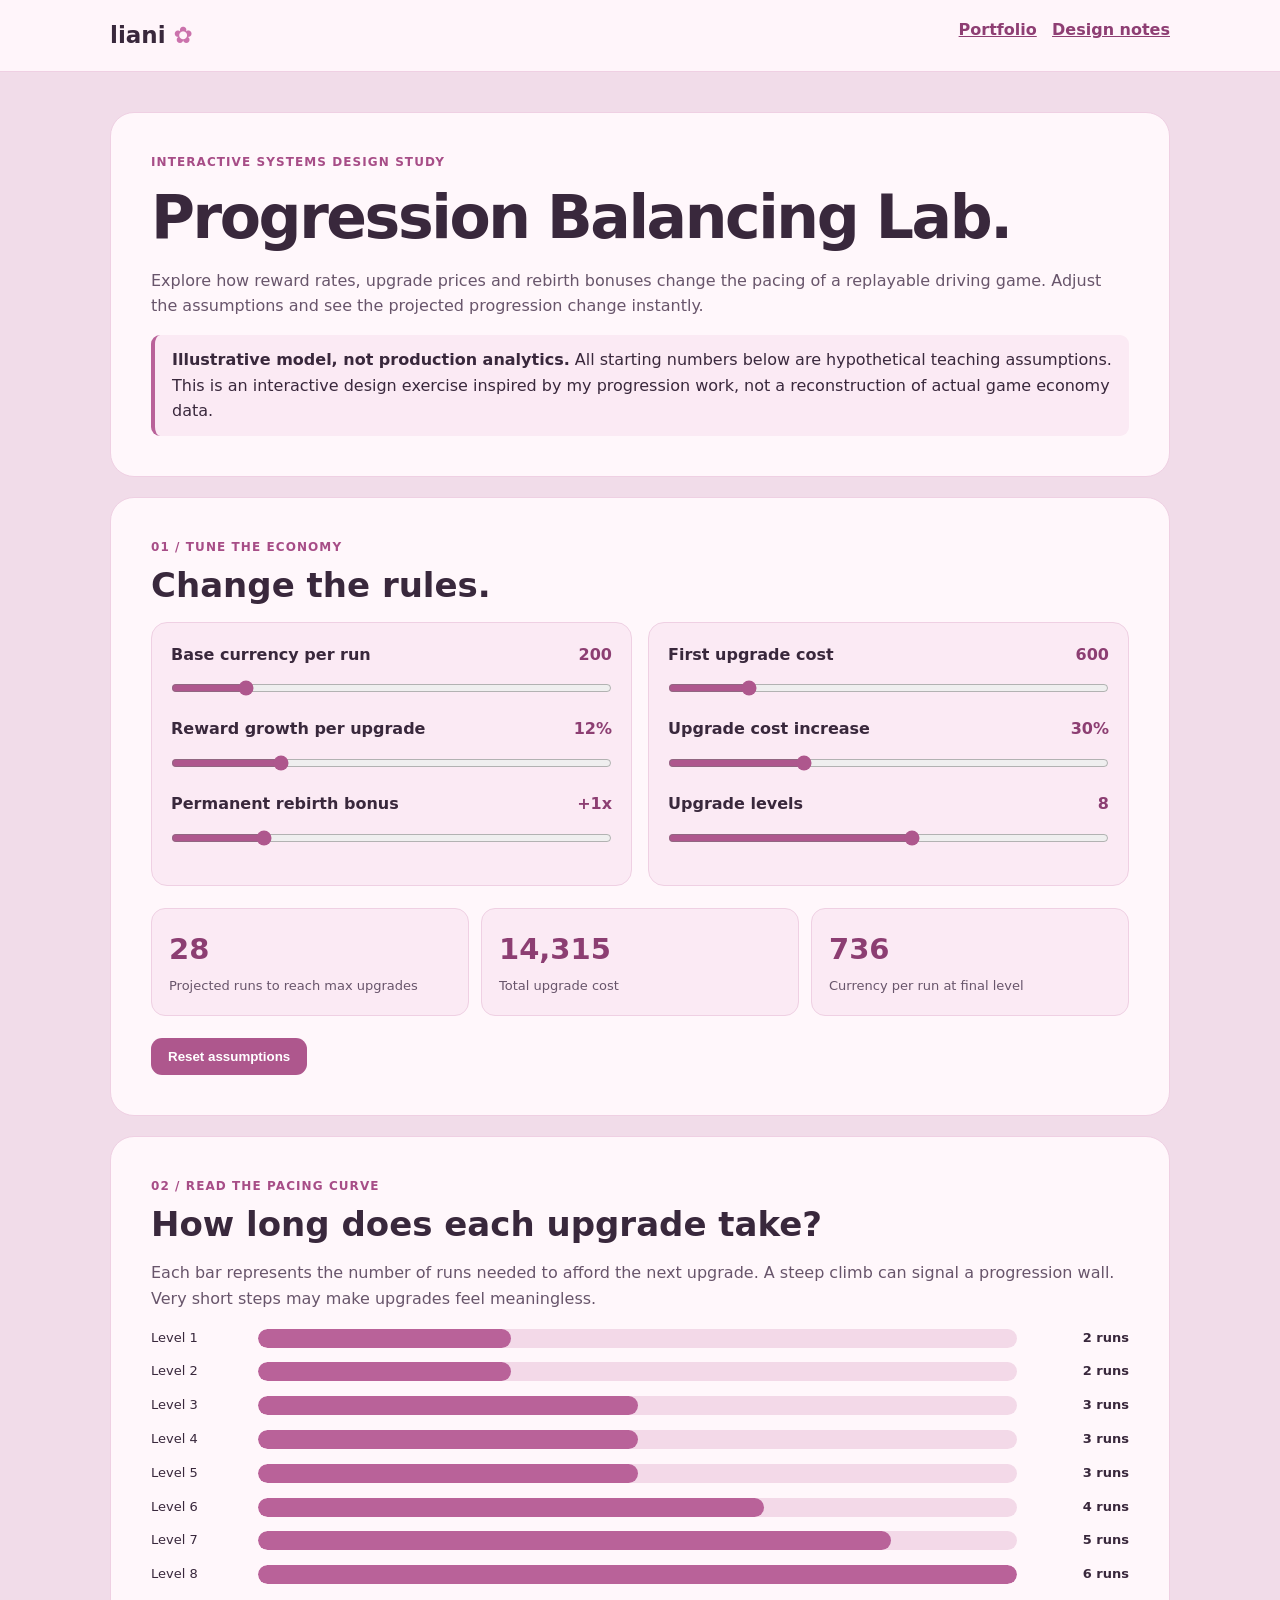
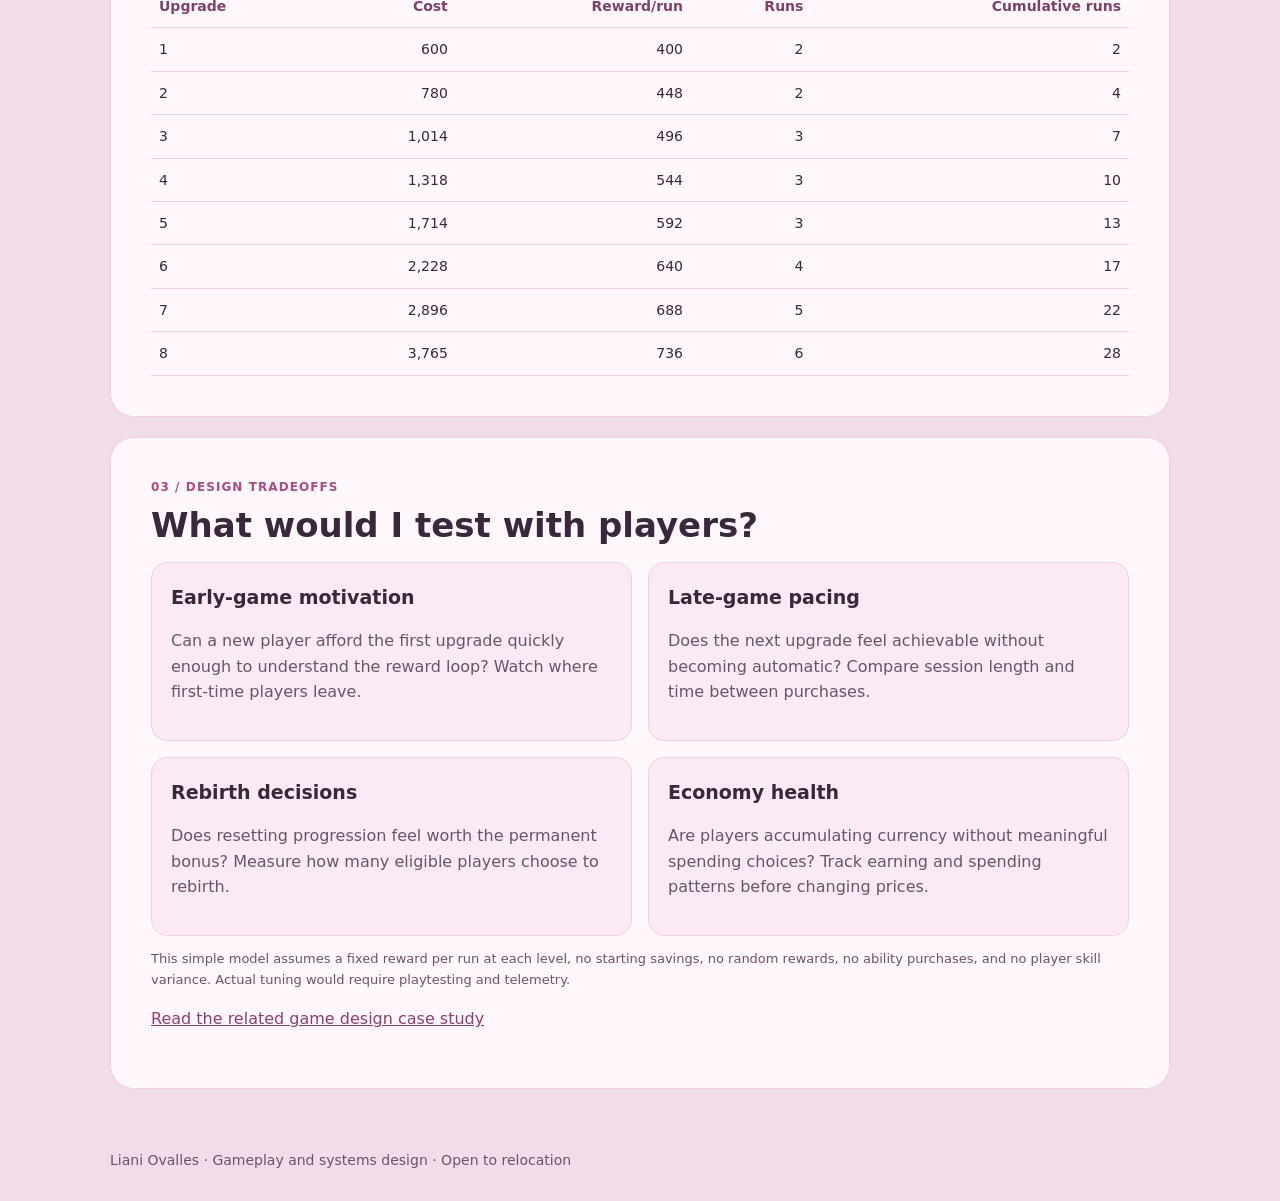
==== balancing-lab.html @ 845b5e30 "Add interactive illustrative game economy balancing lab with pacing chart and assumptions" ====
<!doctype html>
<html lang="en"><head><meta charset="utf-8"><meta name="viewport" content="width=device-width,initial-scale=1"><meta name="theme-color" content="#f1dce9"><meta name="description" content="Interactive game economy balancing lab by Liani Ovalles. Explore upgrade pacing, reward multipliers and rebirth tradeoffs."><title>Balancing Lab | Liani Ovalles</title>
<style>
:root{--ink:#39283c;--muted:#68556b;--line:#efd0e3;--pink:#ae578d;--cream:#fff7fb}*{box-sizing:border-box}body{margin:0;background:#f1dce9;color:var(--ink);font:16px/1.6 system-ui,-apple-system,Segoe UI,sans-serif}a{color:#8e3e73}a:focus-visible,input:focus-visible,button:focus-visible{outline:3px solid #a74d87;outline-offset:3px}.wrap{width:min(1060px,calc(100% - 36px));margin:auto}header{background:#fff5fa;border-bottom:1px solid var(--line);padding:17px 0}nav{display:flex;justify-content:space-between;gap:16px;flex-wrap:wrap}nav a{font-weight:750}.logo{font-size:23px;text-decoration:none;color:var(--ink)}.flower{color:#cb72ac}main{padding:20px 0 40px}section{background:var(--cream);border:1px solid var(--line);border-radius:24px;padding:clamp(22px,4vw,40px);margin:20px 0}h1{font-size:clamp(35px,6vw,60px);line-height:1.13;letter-spacing:-.04em;margin:12px 0}h2{font-size:clamp(25px,4vw,34px);line-height:1.2;margin:8px 0 16px}h3{font-size:19px;margin:0 0 7px}p{color:var(--muted)}.eyebrow{color:#a74d87;font-size:12px;text-transform:uppercase;letter-spacing:.09em;font-weight:800}.grid{display:grid;grid-template-columns:repeat(2,minmax(0,1fr));gap:16px}.panel{background:#fbeaf4;border:1px solid var(--line);border-radius:16px;padding:19px}.field{margin:0 0 20px}.field label{display:flex;justify-content:space-between;gap:12px;font-weight:700}.field output{font-variant-numeric:tabular-nums;color:#8c3e72}input[type=range]{display:block;width:100%;accent-color:var(--pink);margin:13px 0}.small{font-size:13px}.metrics{display:grid;grid-template-columns:repeat(3,1fr);gap:12px;margin:22px 0}.metric{background:#fbeaf4;border:1px solid var(--line);border-radius:14px;padding:17px}.metric strong{display:block;font-size:clamp(20px,3vw,29px);color:#8c3e72}.metric span{font-size:13px;color:var(--muted)}.bars{display:grid;gap:13px;margin-top:16px}.barrow{display:grid;grid-template-columns:95px 1fr 100px;gap:12px;align-items:center;font-size:13px}.track{height:19px;border-radius:999px;background:#f3d9e8;overflow:hidden}.fill{height:100%;width:0;background:#b96299;border-radius:999px;transition:width .2s}.barrow strong{text-align:right;font-variant-numeric:tabular-nums}.notice{border-left:4px solid #b96299;padding:12px 17px;background:#fbeaf4;border-radius:9px}.button{border:0;background:var(--pink);color:white;border-radius:11px;padding:11px 17px;font-weight:750;cursor:pointer}.button:hover{background:#8c3e72}table{border-collapse:collapse;width:100%;font-size:14px}th,td{padding:10px 8px;border-bottom:1px solid var(--line);text-align:right}th:first-child,td:first-child{text-align:left}th{color:#7d4269}.tablewrap{overflow-x:auto}footer{padding:0 0 30px;color:var(--muted);font-size:14px}@media(max-width:700px){.grid,.metrics{grid-template-columns:1fr}.barrow{grid-template-columns:65px 1fr 75px;gap:8px}section{border-radius:18px}}@media(prefers-reduced-motion:reduce){.fill{transition:none}}
</style></head>
<body><header><nav class="wrap"><a class="logo" href="index.html">liani <span class="flower">✿</span></a><div><a href="index.html">Portfolio</a> &nbsp; <a href="design-notes.html">Design notes</a></div></nav></header>
<main class="wrap"><section><div class="eyebrow">Interactive systems design study</div><h1>Progression Balancing Lab.</h1><p>Explore how reward rates, upgrade prices and rebirth bonuses change the pacing of a replayable driving game. Adjust the assumptions and see the projected progression change instantly.</p><div class="notice"><strong>Illustrative model, not production analytics.</strong> All starting numbers below are hypothetical teaching assumptions. This is an interactive design exercise inspired by my progression work, not a reconstruction of actual game economy data.</div></section>
<section><div class="eyebrow">01 / Tune the economy</div><h2>Change the rules.</h2><div class="grid">
<div class="panel"><div class="field"><label for="reward">Base currency per run <output id="rewardValue"></output></label><input id="reward" type="range" min="50" max="1000" step="25" value="200"></div><div class="field"><label for="growth">Reward growth per upgrade <output id="growthValue"></output></label><input id="growth" type="range" min="0" max="50" step="2" value="12"></div><div class="field"><label for="rebirth">Permanent rebirth bonus <output id="rebirthValue"></output></label><input id="rebirth" type="range" min="0" max="5" step="1" value="1"></div></div>
<div class="panel"><div class="field"><label for="cost">First upgrade cost <output id="costValue"></output></label><input id="cost" type="range" min="100" max="3000" step="100" value="600"></div><div class="field"><label for="scale">Upgrade cost increase <output id="scaleValue"></output></label><input id="scale" type="range" min="0" max="100" step="5" value="30"></div><div class="field"><label for="levels">Upgrade levels <output id="levelsValue"></output></label><input id="levels" type="range" min="3" max="12" step="1" value="8"></div></div></div><div class="metrics" aria-live="polite"><div class="metric"><strong id="totalRuns">0</strong><span>Projected runs to reach max upgrades</span></div><div class="metric"><strong id="totalCost">0</strong><span>Total upgrade cost</span></div><div class="metric"><strong id="lastReward">0</strong><span>Currency per run at final level</span></div></div><button class="button" id="reset" type="button">Reset assumptions</button></section>
<section><div class="eyebrow">02 / Read the pacing curve</div><h2>How long does each upgrade take?</h2><p>Each bar represents the number of runs needed to afford the next upgrade. A steep climb can signal a progression wall. Very short steps may make upgrades feel meaningless.</p><div class="bars" id="bars" role="img" aria-label="Bar chart showing projected runs per upgrade"></div><div class="tablewrap"><table><thead><tr><th>Upgrade</th><th>Cost</th><th>Reward/run</th><th>Runs</th><th>Cumulative runs</th></tr></thead><tbody id="rows"></tbody></table></div></section>
<section><div class="eyebrow">03 / Design tradeoffs</div><h2>What would I test with players?</h2><div class="grid"><div class="panel"><h3>Early-game motivation</h3><p>Can a new player afford the first upgrade quickly enough to understand the reward loop? Watch where first-time players leave.</p></div><div class="panel"><h3>Late-game pacing</h3><p>Does the next upgrade feel achievable without becoming automatic? Compare session length and time between purchases.</p></div><div class="panel"><h3>Rebirth decisions</h3><p>Does resetting progression feel worth the permanent bonus? Measure how many eligible players choose to rebirth.</p></div><div class="panel"><h3>Economy health</h3><p>Are players accumulating currency without meaningful spending choices? Track earning and spending patterns before changing prices.</p></div></div><p class="small">This simple model assumes a fixed reward per run at each level, no starting savings, no random rewards, no ability purchases, and no player skill variance. Actual tuning would require playtesting and telemetry.</p><p><a href="design-notes.html#ramp">Read the related game design case study</a></p></section></main><footer class="wrap">Liani Ovalles · Gameplay and systems design · Open to relocation</footer>
<script>
(function(){'use strict';const ids=['reward','growth','rebirth','cost','scale','levels'];const defaults={reward:200,growth:12,rebirth:1,cost:600,scale:30,levels:8};const $=id=>document.getElementById(id);const fmt=n=>Math.round(n).toLocaleString('en-US');function render(){const p={};ids.forEach(id=>p[id]=Number($(id).value));$('rewardValue').textContent=fmt(p.reward);$('growthValue').textContent=p.growth+'%';$('rebirthValue').textContent='+'+p.rebirth+'x';$('costValue').textContent=fmt(p.cost);$('scaleValue').textContent=p.scale+'%';$('levelsValue').textContent=p.levels;let total=0,totalCost=0,rows=[],max=1;for(let i=0;i<p.levels;i++){const price=Math.round(p.cost*Math.pow(1+p.scale/100,i));const earnings=Math.max(1,Math.round(p.reward*(1+p.rebirth)*(1+i*p.growth/100)));const runs=Math.ceil(price/earnings);total+=runs;totalCost+=price;max=Math.max(max,runs);rows.push({level:i+1,price,earnings,runs,total});}$('totalRuns').textContent=fmt(total);$('totalCost').textContent=fmt(totalCost);$('lastReward').textContent=fmt(rows[rows.length-1].earnings);$('bars').innerHTML=rows.map(x=>'<div class="barrow"><span>Level '+x.level+'</span><div class="track"><div class="fill" style="width:'+100*x.runs/max+'%"></div></div><strong>'+fmt(x.runs)+' runs</strong></div>').join('');$('rows').innerHTML=rows.map(x=>'<tr><td>'+x.level+'</td><td>'+fmt(x.price)+'</td><td>'+fmt(x.earnings)+'</td><td>'+fmt(x.runs)+'</td><td>'+fmt(x.total)+'</td></tr>').join('');$('bars').setAttribute('aria-label','Projected runs per upgrade: '+rows.map(x=>'level '+x.level+', '+x.runs+' runs').join('; '));}ids.forEach(id=>$(id).addEventListener('input',render));$('reset').addEventListener('click',()=>{ids.forEach(id=>$(id).value=defaults[id]);render();});render();})();
</script></body></html>
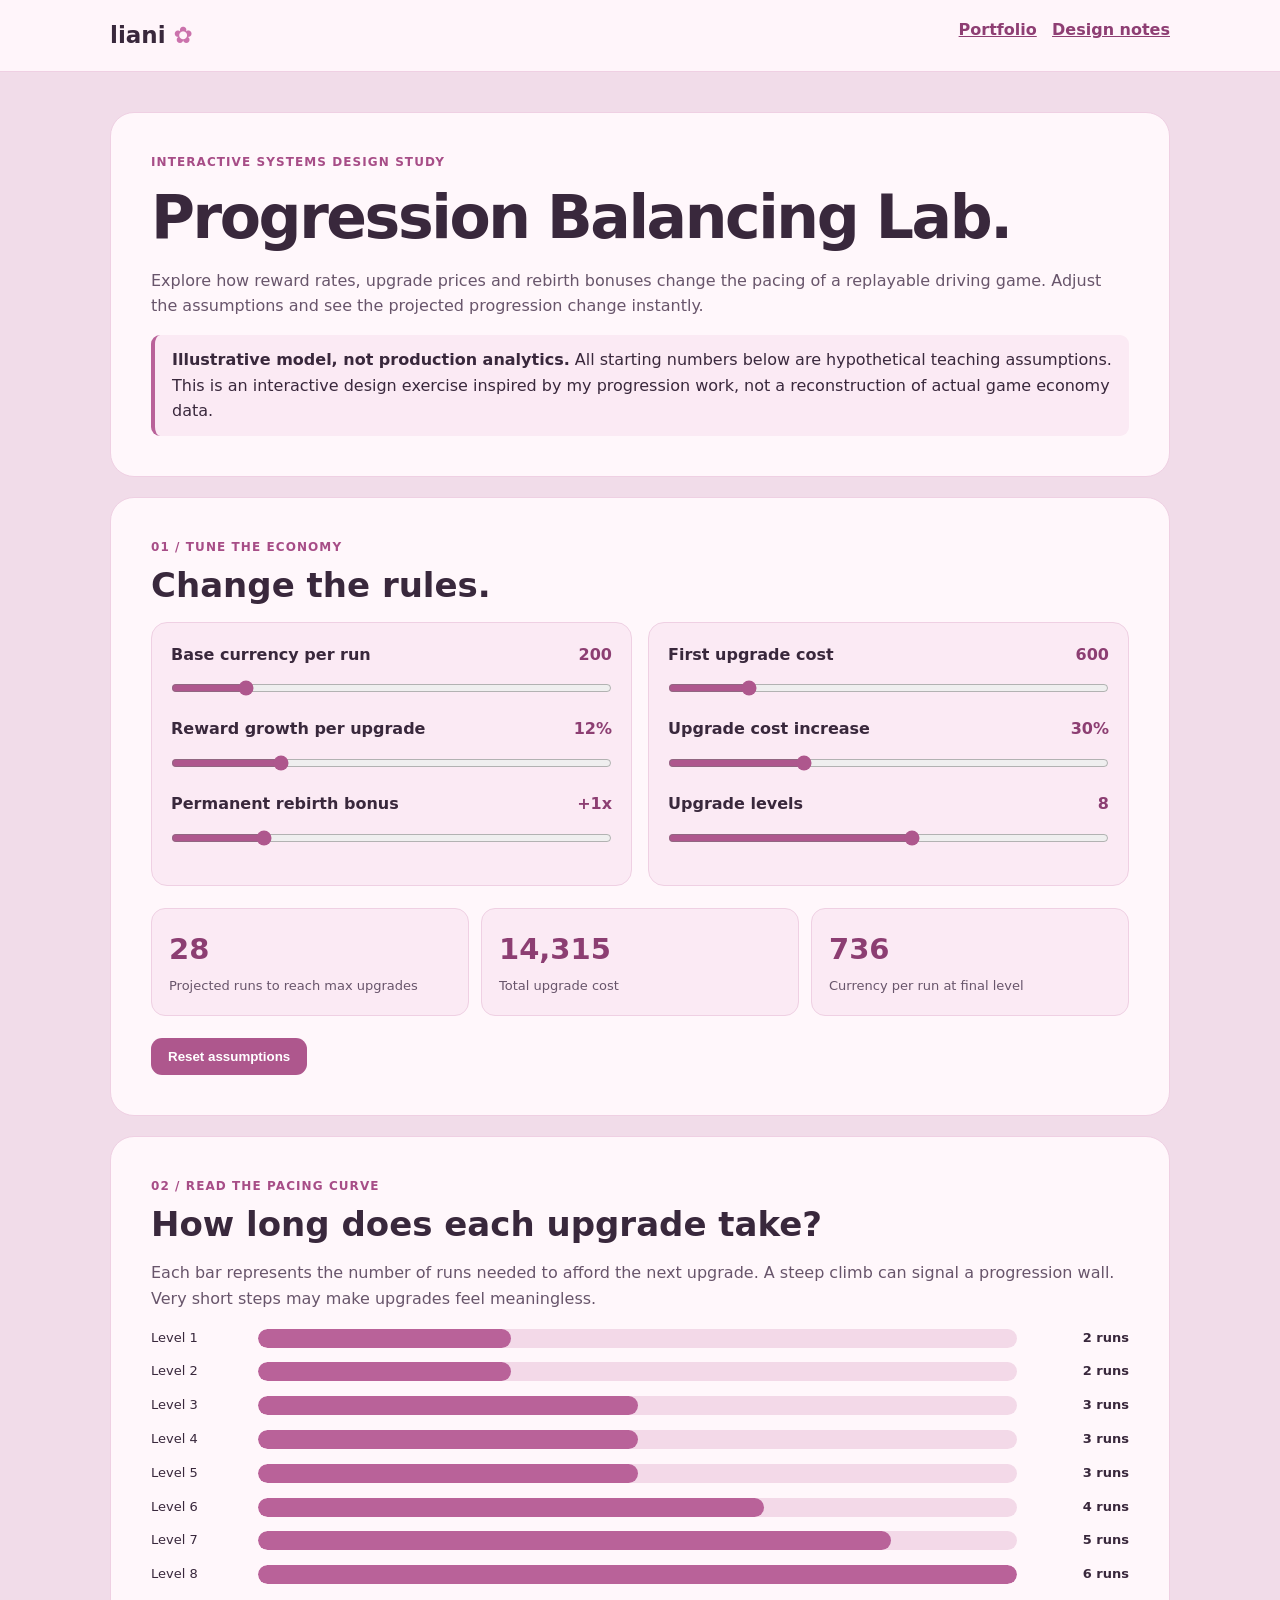
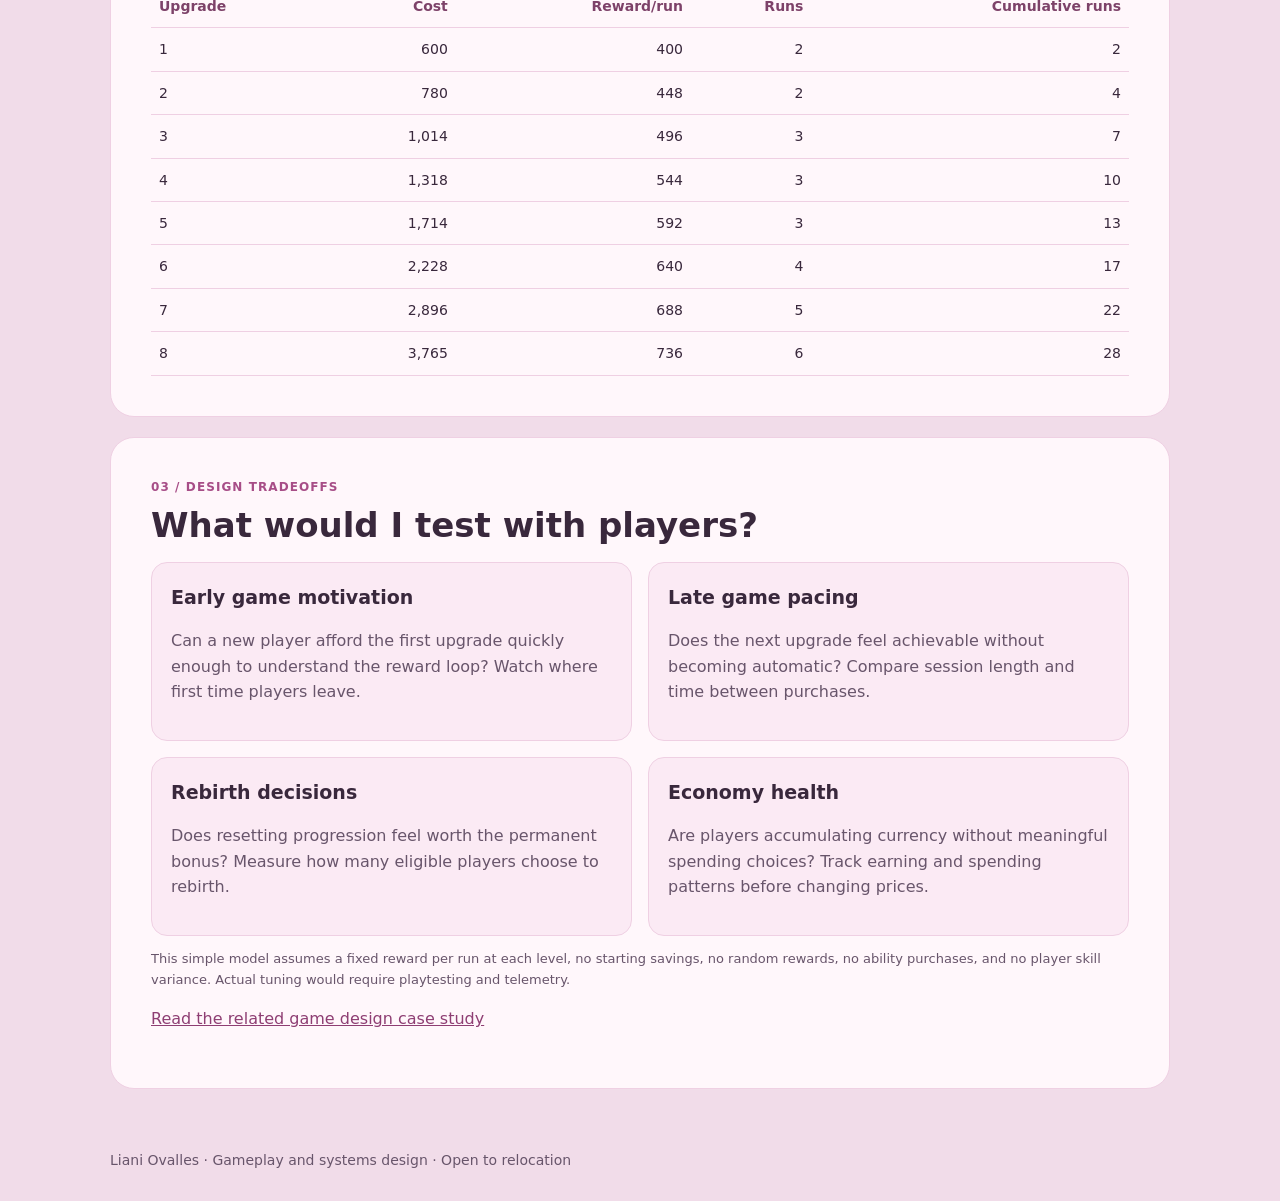
==== commit 8708b348: "Polish portfolio copy and remove hyphenated wording without altering code or links" ====
--- a/balancing-lab.html
+++ b/balancing-lab.html
@@ -9,7 +9,7 @@
 <div class="panel"><div class="field"><label for="reward">Base currency per run <output id="rewardValue"></output></label><input id="reward" type="range" min="50" max="1000" step="25" value="200"></div><div class="field"><label for="growth">Reward growth per upgrade <output id="growthValue"></output></label><input id="growth" type="range" min="0" max="50" step="2" value="12"></div><div class="field"><label for="rebirth">Permanent rebirth bonus <output id="rebirthValue"></output></label><input id="rebirth" type="range" min="0" max="5" step="1" value="1"></div></div>
 <div class="panel"><div class="field"><label for="cost">First upgrade cost <output id="costValue"></output></label><input id="cost" type="range" min="100" max="3000" step="100" value="600"></div><div class="field"><label for="scale">Upgrade cost increase <output id="scaleValue"></output></label><input id="scale" type="range" min="0" max="100" step="5" value="30"></div><div class="field"><label for="levels">Upgrade levels <output id="levelsValue"></output></label><input id="levels" type="range" min="3" max="12" step="1" value="8"></div></div></div><div class="metrics" aria-live="polite"><div class="metric"><strong id="totalRuns">0</strong><span>Projected runs to reach max upgrades</span></div><div class="metric"><strong id="totalCost">0</strong><span>Total upgrade cost</span></div><div class="metric"><strong id="lastReward">0</strong><span>Currency per run at final level</span></div></div><button class="button" id="reset" type="button">Reset assumptions</button></section>
 <section><div class="eyebrow">02 / Read the pacing curve</div><h2>How long does each upgrade take?</h2><p>Each bar represents the number of runs needed to afford the next upgrade. A steep climb can signal a progression wall. Very short steps may make upgrades feel meaningless.</p><div class="bars" id="bars" role="img" aria-label="Bar chart showing projected runs per upgrade"></div><div class="tablewrap"><table><thead><tr><th>Upgrade</th><th>Cost</th><th>Reward/run</th><th>Runs</th><th>Cumulative runs</th></tr></thead><tbody id="rows"></tbody></table></div></section>
-<section><div class="eyebrow">03 / Design tradeoffs</div><h2>What would I test with players?</h2><div class="grid"><div class="panel"><h3>Early-game motivation</h3><p>Can a new player afford the first upgrade quickly enough to understand the reward loop? Watch where first-time players leave.</p></div><div class="panel"><h3>Late-game pacing</h3><p>Does the next upgrade feel achievable without becoming automatic? Compare session length and time between purchases.</p></div><div class="panel"><h3>Rebirth decisions</h3><p>Does resetting progression feel worth the permanent bonus? Measure how many eligible players choose to rebirth.</p></div><div class="panel"><h3>Economy health</h3><p>Are players accumulating currency without meaningful spending choices? Track earning and spending patterns before changing prices.</p></div></div><p class="small">This simple model assumes a fixed reward per run at each level, no starting savings, no random rewards, no ability purchases, and no player skill variance. Actual tuning would require playtesting and telemetry.</p><p><a href="design-notes.html#ramp">Read the related game design case study</a></p></section></main><footer class="wrap">Liani Ovalles · Gameplay and systems design · Open to relocation</footer>
+<section><div class="eyebrow">03 / Design tradeoffs</div><h2>What would I test with players?</h2><div class="grid"><div class="panel"><h3>Early game motivation</h3><p>Can a new player afford the first upgrade quickly enough to understand the reward loop? Watch where first time players leave.</p></div><div class="panel"><h3>Late game pacing</h3><p>Does the next upgrade feel achievable without becoming automatic? Compare session length and time between purchases.</p></div><div class="panel"><h3>Rebirth decisions</h3><p>Does resetting progression feel worth the permanent bonus? Measure how many eligible players choose to rebirth.</p></div><div class="panel"><h3>Economy health</h3><p>Are players accumulating currency without meaningful spending choices? Track earning and spending patterns before changing prices.</p></div></div><p class="small">This simple model assumes a fixed reward per run at each level, no starting savings, no random rewards, no ability purchases, and no player skill variance. Actual tuning would require playtesting and telemetry.</p><p><a href="design-notes.html#ramp">Read the related game design case study</a></p></section></main><footer class="wrap">Liani Ovalles · Gameplay and systems design · Open to relocation</footer>
 <script>
 (function(){'use strict';const ids=['reward','growth','rebirth','cost','scale','levels'];const defaults={reward:200,growth:12,rebirth:1,cost:600,scale:30,levels:8};const $=id=>document.getElementById(id);const fmt=n=>Math.round(n).toLocaleString('en-US');function render(){const p={};ids.forEach(id=>p[id]=Number($(id).value));$('rewardValue').textContent=fmt(p.reward);$('growthValue').textContent=p.growth+'%';$('rebirthValue').textContent='+'+p.rebirth+'x';$('costValue').textContent=fmt(p.cost);$('scaleValue').textContent=p.scale+'%';$('levelsValue').textContent=p.levels;let total=0,totalCost=0,rows=[],max=1;for(let i=0;i<p.levels;i++){const price=Math.round(p.cost*Math.pow(1+p.scale/100,i));const earnings=Math.max(1,Math.round(p.reward*(1+p.rebirth)*(1+i*p.growth/100)));const runs=Math.ceil(price/earnings);total+=runs;totalCost+=price;max=Math.max(max,runs);rows.push({level:i+1,price,earnings,runs,total});}$('totalRuns').textContent=fmt(total);$('totalCost').textContent=fmt(totalCost);$('lastReward').textContent=fmt(rows[rows.length-1].earnings);$('bars').innerHTML=rows.map(x=>'<div class="barrow"><span>Level '+x.level+'</span><div class="track"><div class="fill" style="width:'+100*x.runs/max+'%"></div></div><strong>'+fmt(x.runs)+' runs</strong></div>').join('');$('rows').innerHTML=rows.map(x=>'<tr><td>'+x.level+'</td><td>'+fmt(x.price)+'</td><td>'+fmt(x.earnings)+'</td><td>'+fmt(x.runs)+'</td><td>'+fmt(x.total)+'</td></tr>').join('');$('bars').setAttribute('aria-label','Projected runs per upgrade: '+rows.map(x=>'level '+x.level+', '+x.runs+' runs').join('; '));}ids.forEach(id=>$(id).addEventListener('input',render));$('reset').addEventListener('click',()=>{ids.forEach(id=>$(id).value=defaults[id]);render();});render();})();
 </script></body></html>
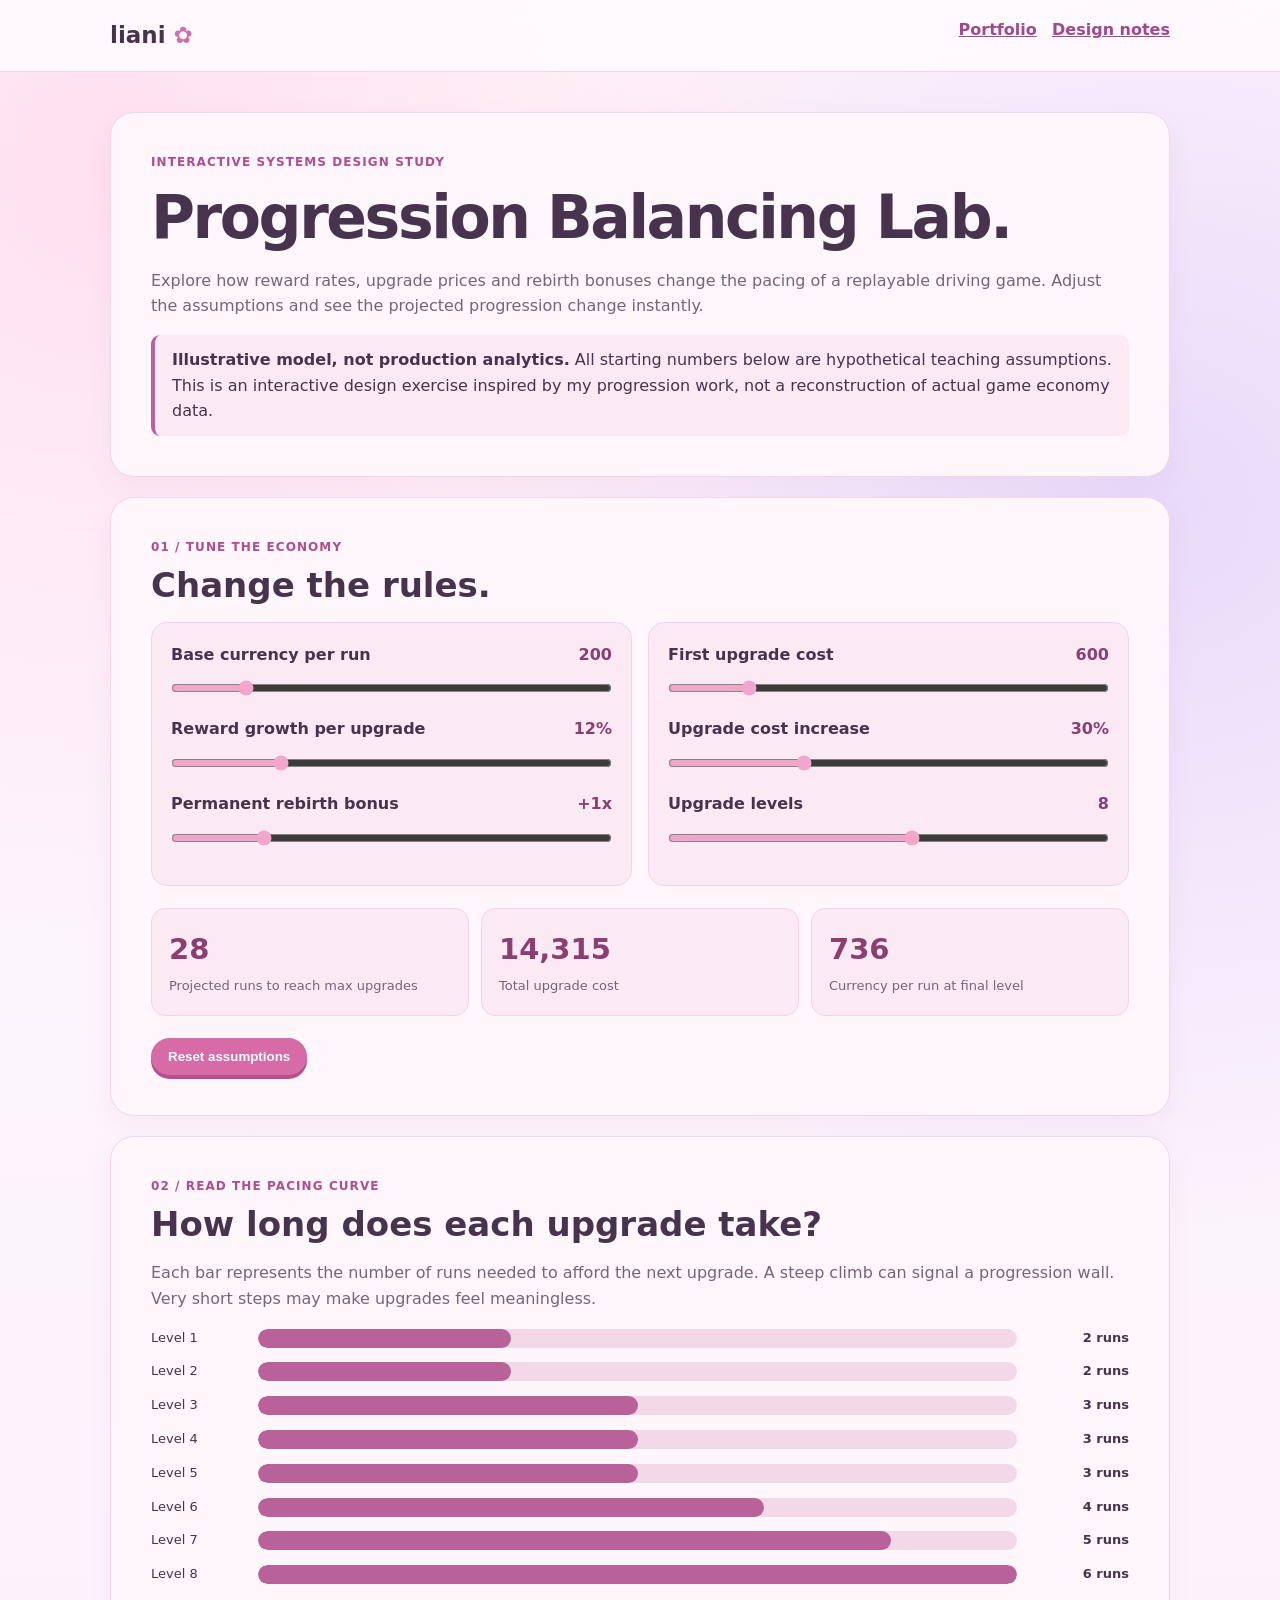
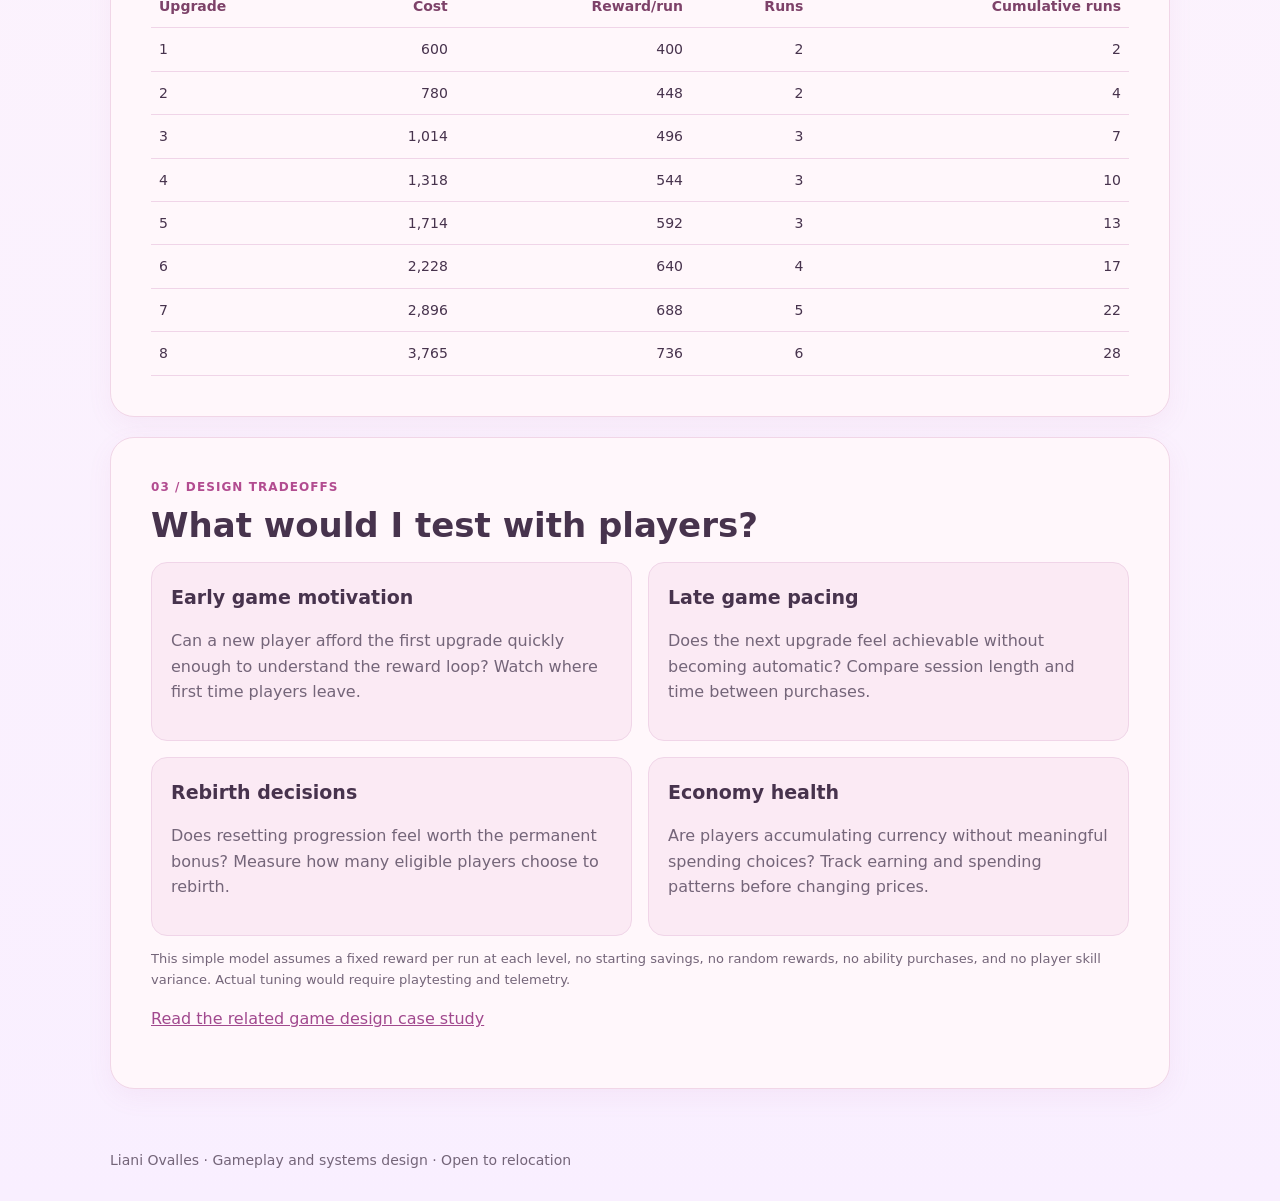
==== commit 3eb71e54: "Apply cohesive kawaii pink cream and lavender design across game portfolio" ====
--- a/balancing-lab.html
+++ b/balancing-lab.html
@@ -2,6 +2,28 @@
 <html lang="en"><head><meta charset="utf-8"><meta name="viewport" content="width=device-width,initial-scale=1"><meta name="theme-color" content="#f1dce9"><meta name="description" content="Interactive game economy balancing lab by Liani Ovalles. Explore upgrade pacing, reward multipliers and rebirth tradeoffs."><title>Balancing Lab | Liani Ovalles</title>
 <style>
 :root{--ink:#39283c;--muted:#68556b;--line:#efd0e3;--pink:#ae578d;--cream:#fff7fb}*{box-sizing:border-box}body{margin:0;background:#f1dce9;color:var(--ink);font:16px/1.6 system-ui,-apple-system,Segoe UI,sans-serif}a{color:#8e3e73}a:focus-visible,input:focus-visible,button:focus-visible{outline:3px solid #a74d87;outline-offset:3px}.wrap{width:min(1060px,calc(100% - 36px));margin:auto}header{background:#fff5fa;border-bottom:1px solid var(--line);padding:17px 0}nav{display:flex;justify-content:space-between;gap:16px;flex-wrap:wrap}nav a{font-weight:750}.logo{font-size:23px;text-decoration:none;color:var(--ink)}.flower{color:#cb72ac}main{padding:20px 0 40px}section{background:var(--cream);border:1px solid var(--line);border-radius:24px;padding:clamp(22px,4vw,40px);margin:20px 0}h1{font-size:clamp(35px,6vw,60px);line-height:1.13;letter-spacing:-.04em;margin:12px 0}h2{font-size:clamp(25px,4vw,34px);line-height:1.2;margin:8px 0 16px}h3{font-size:19px;margin:0 0 7px}p{color:var(--muted)}.eyebrow{color:#a74d87;font-size:12px;text-transform:uppercase;letter-spacing:.09em;font-weight:800}.grid{display:grid;grid-template-columns:repeat(2,minmax(0,1fr));gap:16px}.panel{background:#fbeaf4;border:1px solid var(--line);border-radius:16px;padding:19px}.field{margin:0 0 20px}.field label{display:flex;justify-content:space-between;gap:12px;font-weight:700}.field output{font-variant-numeric:tabular-nums;color:#8c3e72}input[type=range]{display:block;width:100%;accent-color:var(--pink);margin:13px 0}.small{font-size:13px}.metrics{display:grid;grid-template-columns:repeat(3,1fr);gap:12px;margin:22px 0}.metric{background:#fbeaf4;border:1px solid var(--line);border-radius:14px;padding:17px}.metric strong{display:block;font-size:clamp(20px,3vw,29px);color:#8c3e72}.metric span{font-size:13px;color:var(--muted)}.bars{display:grid;gap:13px;margin-top:16px}.barrow{display:grid;grid-template-columns:95px 1fr 100px;gap:12px;align-items:center;font-size:13px}.track{height:19px;border-radius:999px;background:#f3d9e8;overflow:hidden}.fill{height:100%;width:0;background:#b96299;border-radius:999px;transition:width .2s}.barrow strong{text-align:right;font-variant-numeric:tabular-nums}.notice{border-left:4px solid #b96299;padding:12px 17px;background:#fbeaf4;border-radius:9px}.button{border:0;background:var(--pink);color:white;border-radius:11px;padding:11px 17px;font-weight:750;cursor:pointer}.button:hover{background:#8c3e72}table{border-collapse:collapse;width:100%;font-size:14px}th,td{padding:10px 8px;border-bottom:1px solid var(--line);text-align:right}th:first-child,td:first-child{text-align:left}th{color:#7d4269}.tablewrap{overflow-x:auto}footer{padding:0 0 30px;color:var(--muted);font-size:14px}@media(max-width:700px){.grid,.metrics{grid-template-columns:1fr}.barrow{grid-template-columns:65px 1fr 75px;gap:8px}section{border-radius:18px}}@media(prefers-reduced-motion:reduce){.fill{transition:none}}
+
+/* Kawaii XCAPE refresh: soft candy colors, playful details, professional readability */
+:root{--ink:#47334d;--muted:#746579;--purple:#a56cc0;--pink:#f2a6cc;--line:#f0d5e8;--card:#fffafd;--accent:#d66ba7;--mint:#8fbfb5;--bg:#fff1f8}
+body{background:radial-gradient(circle at 8% 6%,#ffe0ef 0,transparent 27%),radial-gradient(circle at 91% 18%,#e9dafa 0,transparent 29%),linear-gradient(180deg,#fff7fb,#f9efff);color:var(--ink)}
+header{background:rgba(255,250,253,.95);border-bottom:1px solid #f3d7e9;backdrop-filter:blur(12px)}
+.brand{color:#c45c9a!important}
+a{color:#a1498e}
+a:hover{color:#873b79}
+.hero,section,.intro,.stats,.closing,.world-card,.card,.project{border-color:#f1d6e7!important;box-shadow:0 8px 26px rgba(180,99,154,.07)}
+.hero,.intro{background:linear-gradient(135deg,#fffafd 0%,#fff0f8 70%,#f5eaff 100%)}
+.eyebrow,.world-type{color:#b24c90}
+.btn,.button{background:#d66ba7!important;color:#fff!important;border-radius:999px!important;box-shadow:0 4px 0 #b84f89}
+.btn.secondary{background:#fce0ef!important;color:#8c4476!important;border:1px solid #efb9d7!important;box-shadow:none}
+.btn:hover,.button:hover{background:#bf5793!important;color:#fff!important}
+.fact,.stat{background:#fff0f7!important;border:1px solid #f3d4e6!important}
+.fact strong,.stat strong{color:#b44c91!important}
+.world-media{background:linear-gradient(135deg,#f7c5de,#e7d9fa)!important}
+.world-body,.body{background:#fffafd}
+.world-card,.project,.card{border-radius:22px!important}
+.world-fallback{color:#8e4b86!important}
+.world-teasers a{background:#fff0f7!important;border-color:#f1cfe4!important}
+a:focus-visible{outline:3px solid #a85294}
 </style></head>
 <body><header><nav class="wrap"><a class="logo" href="index.html">liani <span class="flower">✿</span></a><div><a href="index.html">Portfolio</a> &nbsp; <a href="design-notes.html">Design notes</a></div></nav></header>
 <main class="wrap"><section><div class="eyebrow">Interactive systems design study</div><h1>Progression Balancing Lab.</h1><p>Explore how reward rates, upgrade prices and rebirth bonuses change the pacing of a replayable driving game. Adjust the assumptions and see the projected progression change instantly.</p><div class="notice"><strong>Illustrative model, not production analytics.</strong> All starting numbers below are hypothetical teaching assumptions. This is an interactive design exercise inspired by my progression work, not a reconstruction of actual game economy data.</div></section>
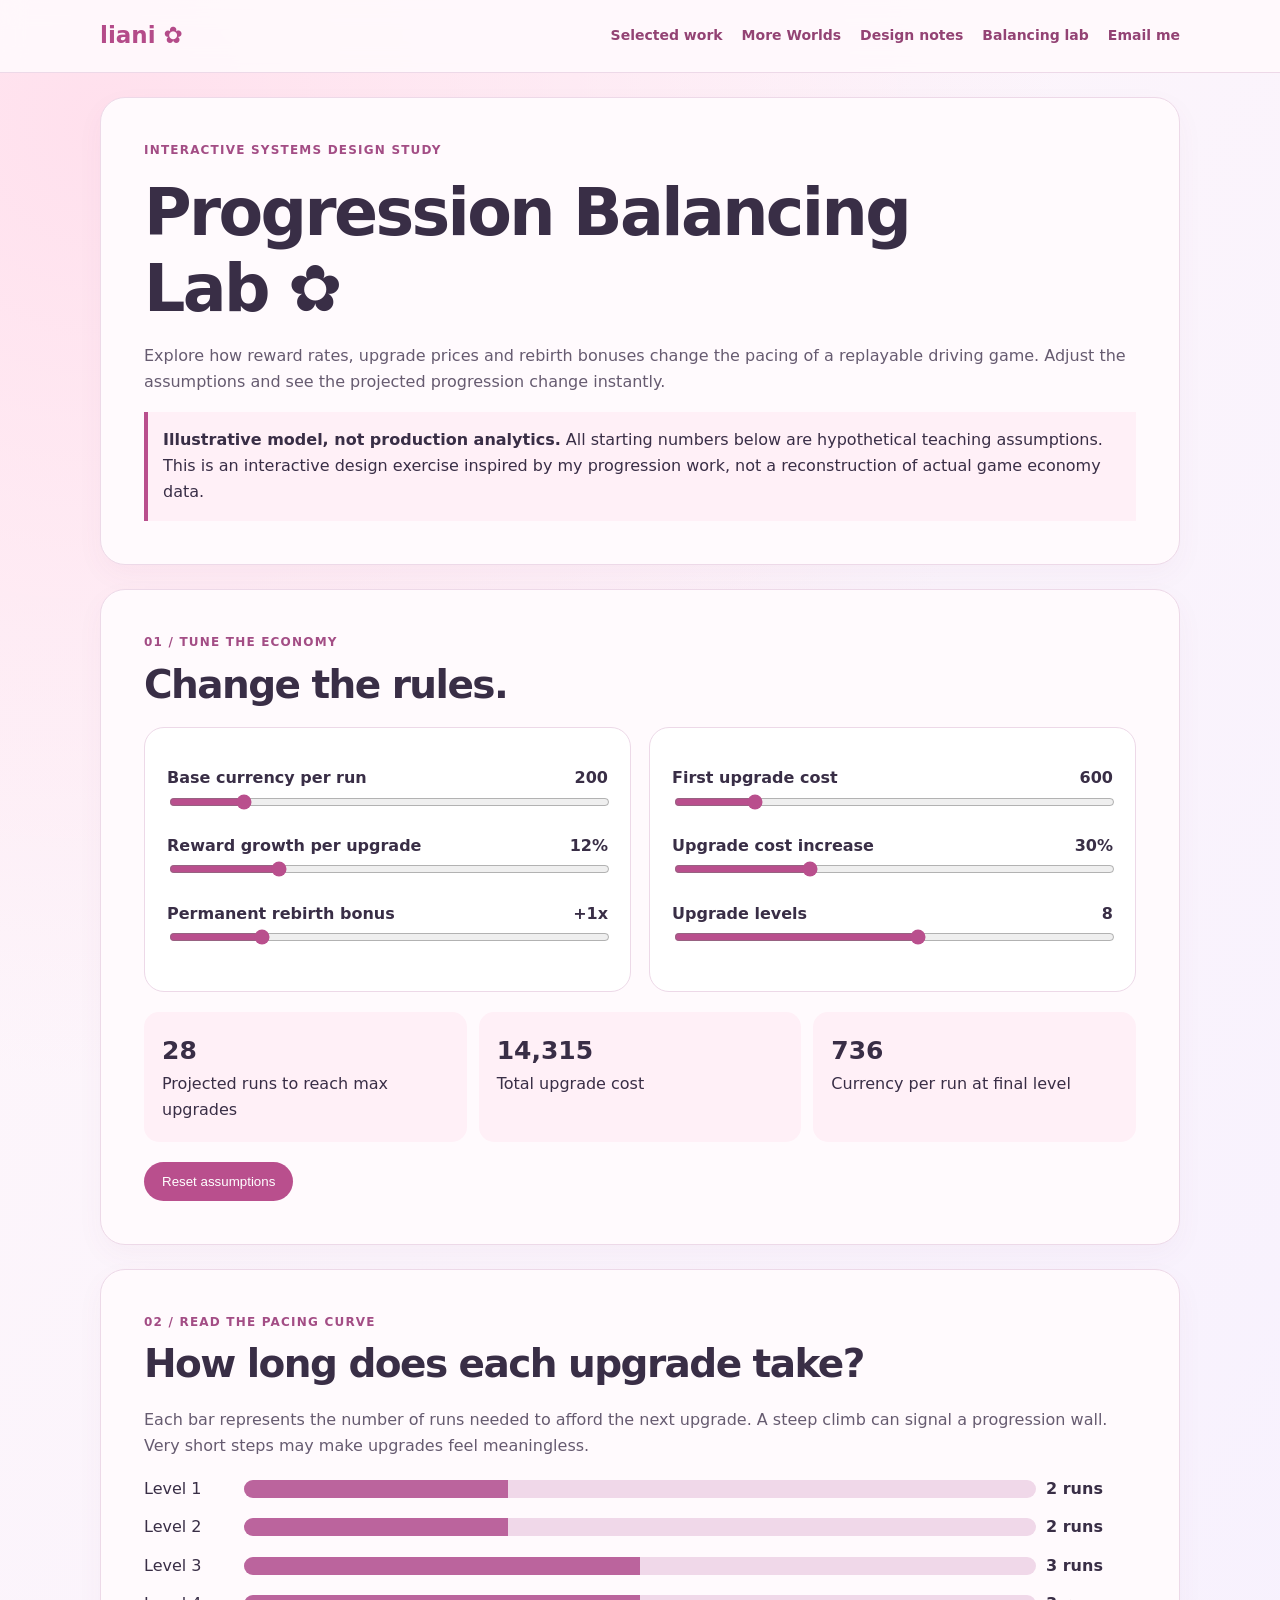
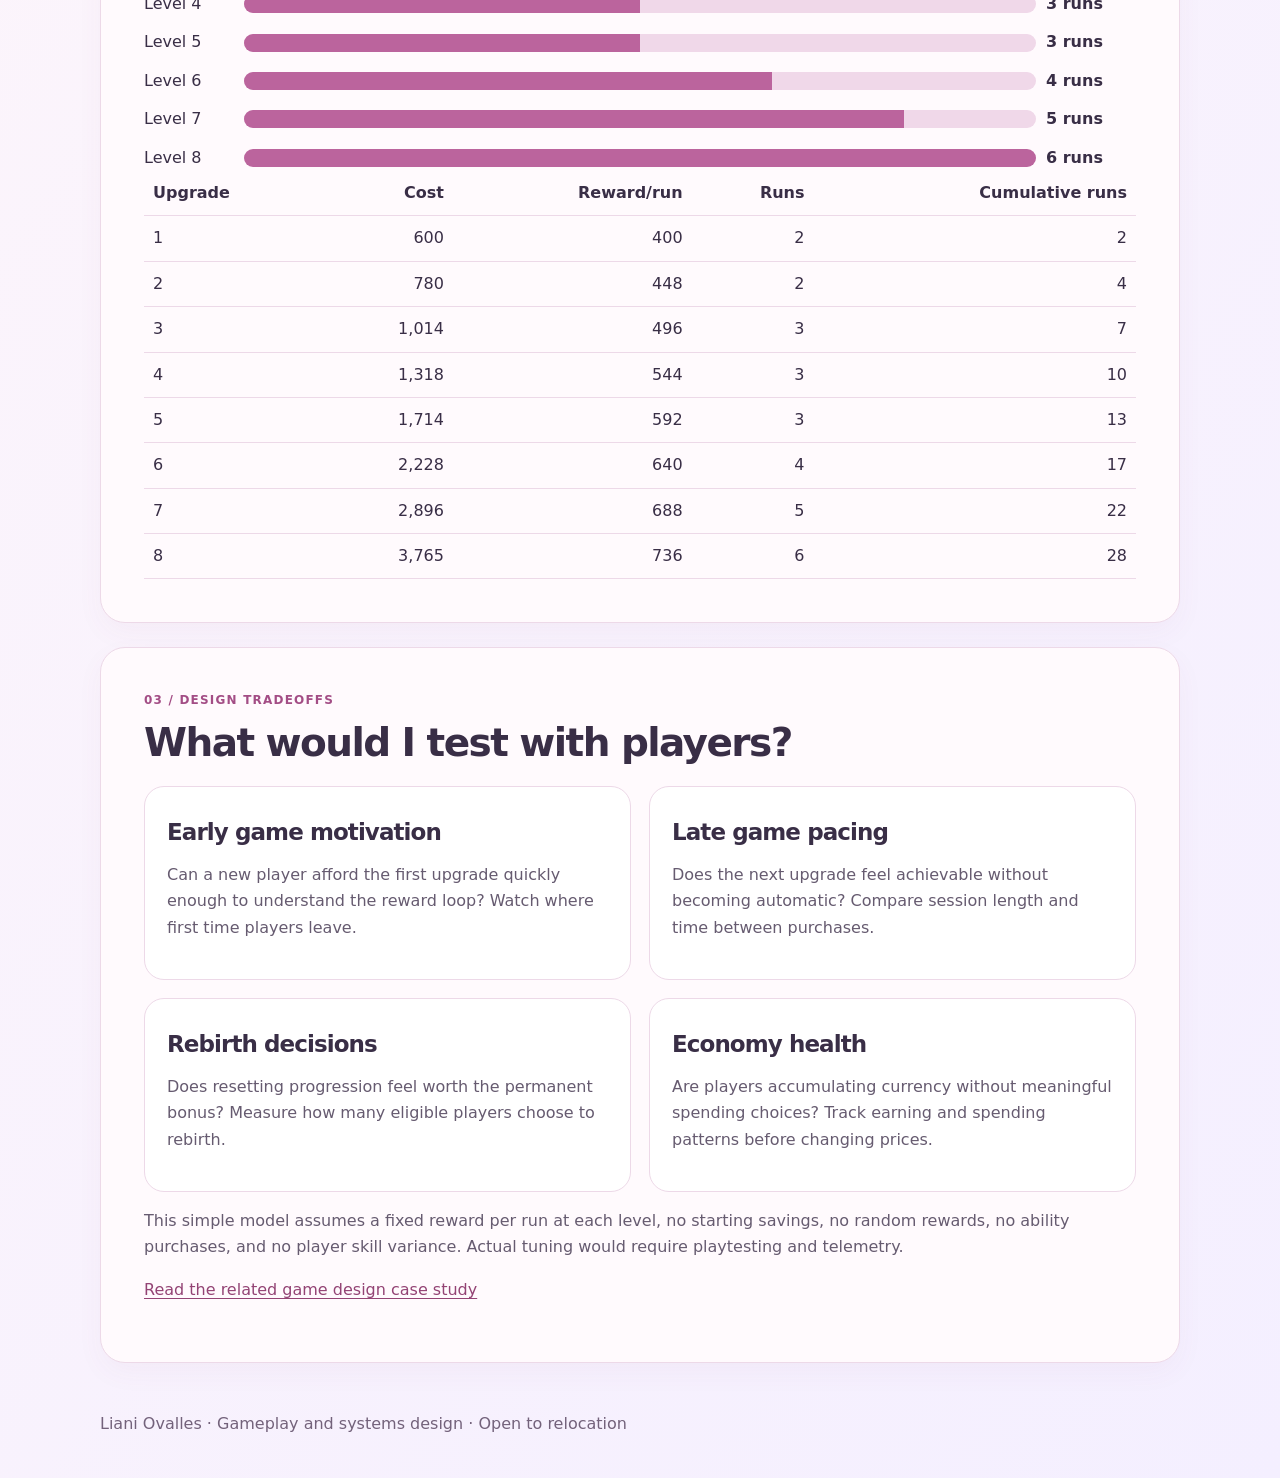
==== commit 6ea4be15: "Rebuild recruiter focused kawaii portfolio and project case studies" ====
--- a/balancing-lab.html
+++ b/balancing-lab.html
@@ -1,37 +1,13 @@
 <!doctype html>
 <html lang="en"><head><meta charset="utf-8"><meta name="viewport" content="width=device-width,initial-scale=1"><meta name="theme-color" content="#f1dce9"><meta name="description" content="Interactive game economy balancing lab by Liani Ovalles. Explore upgrade pacing, reward multipliers and rebirth tradeoffs."><title>Balancing Lab | Liani Ovalles</title>
-<style>
-:root{--ink:#39283c;--muted:#68556b;--line:#efd0e3;--pink:#ae578d;--cream:#fff7fb}*{box-sizing:border-box}body{margin:0;background:#f1dce9;color:var(--ink);font:16px/1.6 system-ui,-apple-system,Segoe UI,sans-serif}a{color:#8e3e73}a:focus-visible,input:focus-visible,button:focus-visible{outline:3px solid #a74d87;outline-offset:3px}.wrap{width:min(1060px,calc(100% - 36px));margin:auto}header{background:#fff5fa;border-bottom:1px solid var(--line);padding:17px 0}nav{display:flex;justify-content:space-between;gap:16px;flex-wrap:wrap}nav a{font-weight:750}.logo{font-size:23px;text-decoration:none;color:var(--ink)}.flower{color:#cb72ac}main{padding:20px 0 40px}section{background:var(--cream);border:1px solid var(--line);border-radius:24px;padding:clamp(22px,4vw,40px);margin:20px 0}h1{font-size:clamp(35px,6vw,60px);line-height:1.13;letter-spacing:-.04em;margin:12px 0}h2{font-size:clamp(25px,4vw,34px);line-height:1.2;margin:8px 0 16px}h3{font-size:19px;margin:0 0 7px}p{color:var(--muted)}.eyebrow{color:#a74d87;font-size:12px;text-transform:uppercase;letter-spacing:.09em;font-weight:800}.grid{display:grid;grid-template-columns:repeat(2,minmax(0,1fr));gap:16px}.panel{background:#fbeaf4;border:1px solid var(--line);border-radius:16px;padding:19px}.field{margin:0 0 20px}.field label{display:flex;justify-content:space-between;gap:12px;font-weight:700}.field output{font-variant-numeric:tabular-nums;color:#8c3e72}input[type=range]{display:block;width:100%;accent-color:var(--pink);margin:13px 0}.small{font-size:13px}.metrics{display:grid;grid-template-columns:repeat(3,1fr);gap:12px;margin:22px 0}.metric{background:#fbeaf4;border:1px solid var(--line);border-radius:14px;padding:17px}.metric strong{display:block;font-size:clamp(20px,3vw,29px);color:#8c3e72}.metric span{font-size:13px;color:var(--muted)}.bars{display:grid;gap:13px;margin-top:16px}.barrow{display:grid;grid-template-columns:95px 1fr 100px;gap:12px;align-items:center;font-size:13px}.track{height:19px;border-radius:999px;background:#f3d9e8;overflow:hidden}.fill{height:100%;width:0;background:#b96299;border-radius:999px;transition:width .2s}.barrow strong{text-align:right;font-variant-numeric:tabular-nums}.notice{border-left:4px solid #b96299;padding:12px 17px;background:#fbeaf4;border-radius:9px}.button{border:0;background:var(--pink);color:white;border-radius:11px;padding:11px 17px;font-weight:750;cursor:pointer}.button:hover{background:#8c3e72}table{border-collapse:collapse;width:100%;font-size:14px}th,td{padding:10px 8px;border-bottom:1px solid var(--line);text-align:right}th:first-child,td:first-child{text-align:left}th{color:#7d4269}.tablewrap{overflow-x:auto}footer{padding:0 0 30px;color:var(--muted);font-size:14px}@media(max-width:700px){.grid,.metrics{grid-template-columns:1fr}.barrow{grid-template-columns:65px 1fr 75px;gap:8px}section{border-radius:18px}}@media(prefers-reduced-motion:reduce){.fill{transition:none}}
-
-/* Kawaii XCAPE refresh: soft candy colors, playful details, professional readability */
-:root{--ink:#47334d;--muted:#746579;--purple:#a56cc0;--pink:#f2a6cc;--line:#f0d5e8;--card:#fffafd;--accent:#d66ba7;--mint:#8fbfb5;--bg:#fff1f8}
-body{background:radial-gradient(circle at 8% 6%,#ffe0ef 0,transparent 27%),radial-gradient(circle at 91% 18%,#e9dafa 0,transparent 29%),linear-gradient(180deg,#fff7fb,#f9efff);color:var(--ink)}
-header{background:rgba(255,250,253,.95);border-bottom:1px solid #f3d7e9;backdrop-filter:blur(12px)}
-.brand{color:#c45c9a!important}
-a{color:#a1498e}
-a:hover{color:#873b79}
-.hero,section,.intro,.stats,.closing,.world-card,.card,.project{border-color:#f1d6e7!important;box-shadow:0 8px 26px rgba(180,99,154,.07)}
-.hero,.intro{background:linear-gradient(135deg,#fffafd 0%,#fff0f8 70%,#f5eaff 100%)}
-.eyebrow,.world-type{color:#b24c90}
-.btn,.button{background:#d66ba7!important;color:#fff!important;border-radius:999px!important;box-shadow:0 4px 0 #b84f89}
-.btn.secondary{background:#fce0ef!important;color:#8c4476!important;border:1px solid #efb9d7!important;box-shadow:none}
-.btn:hover,.button:hover{background:#bf5793!important;color:#fff!important}
-.fact,.stat{background:#fff0f7!important;border:1px solid #f3d4e6!important}
-.fact strong,.stat strong{color:#b44c91!important}
-.world-media{background:linear-gradient(135deg,#f7c5de,#e7d9fa)!important}
-.world-body,.body{background:#fffafd}
-.world-card,.project,.card{border-radius:22px!important}
-.world-fallback{color:#8e4b86!important}
-.world-teasers a{background:#fff0f7!important;border-color:#f1cfe4!important}
-a:focus-visible{outline:3px solid #a85294}
-</style></head>
-<body><header><nav class="wrap"><a class="logo" href="index.html">liani <span class="flower">✿</span></a><div><a href="index.html">Portfolio</a> &nbsp; <a href="design-notes.html">Design notes</a></div></nav></header>
-<main class="wrap"><section><div class="eyebrow">Interactive systems design study</div><h1>Progression Balancing Lab.</h1><p>Explore how reward rates, upgrade prices and rebirth bonuses change the pacing of a replayable driving game. Adjust the assumptions and see the projected progression change instantly.</p><div class="notice"><strong>Illustrative model, not production analytics.</strong> All starting numbers below are hypothetical teaching assumptions. This is an interactive design exercise inspired by my progression work, not a reconstruction of actual game economy data.</div></section>
-<section><div class="eyebrow">01 / Tune the economy</div><h2>Change the rules.</h2><div class="grid">
-<div class="panel"><div class="field"><label for="reward">Base currency per run <output id="rewardValue"></output></label><input id="reward" type="range" min="50" max="1000" step="25" value="200"></div><div class="field"><label for="growth">Reward growth per upgrade <output id="growthValue"></output></label><input id="growth" type="range" min="0" max="50" step="2" value="12"></div><div class="field"><label for="rebirth">Permanent rebirth bonus <output id="rebirthValue"></output></label><input id="rebirth" type="range" min="0" max="5" step="1" value="1"></div></div>
-<div class="panel"><div class="field"><label for="cost">First upgrade cost <output id="costValue"></output></label><input id="cost" type="range" min="100" max="3000" step="100" value="600"></div><div class="field"><label for="scale">Upgrade cost increase <output id="scaleValue"></output></label><input id="scale" type="range" min="0" max="100" step="5" value="30"></div><div class="field"><label for="levels">Upgrade levels <output id="levelsValue"></output></label><input id="levels" type="range" min="3" max="12" step="1" value="8"></div></div></div><div class="metrics" aria-live="polite"><div class="metric"><strong id="totalRuns">0</strong><span>Projected runs to reach max upgrades</span></div><div class="metric"><strong id="totalCost">0</strong><span>Total upgrade cost</span></div><div class="metric"><strong id="lastReward">0</strong><span>Currency per run at final level</span></div></div><button class="button" id="reset" type="button">Reset assumptions</button></section>
-<section><div class="eyebrow">02 / Read the pacing curve</div><h2>How long does each upgrade take?</h2><p>Each bar represents the number of runs needed to afford the next upgrade. A steep climb can signal a progression wall. Very short steps may make upgrades feel meaningless.</p><div class="bars" id="bars" role="img" aria-label="Bar chart showing projected runs per upgrade"></div><div class="tablewrap"><table><thead><tr><th>Upgrade</th><th>Cost</th><th>Reward/run</th><th>Runs</th><th>Cumulative runs</th></tr></thead><tbody id="rows"></tbody></table></div></section>
-<section><div class="eyebrow">03 / Design tradeoffs</div><h2>What would I test with players?</h2><div class="grid"><div class="panel"><h3>Early game motivation</h3><p>Can a new player afford the first upgrade quickly enough to understand the reward loop? Watch where first time players leave.</p></div><div class="panel"><h3>Late game pacing</h3><p>Does the next upgrade feel achievable without becoming automatic? Compare session length and time between purchases.</p></div><div class="panel"><h3>Rebirth decisions</h3><p>Does resetting progression feel worth the permanent bonus? Measure how many eligible players choose to rebirth.</p></div><div class="panel"><h3>Economy health</h3><p>Are players accumulating currency without meaningful spending choices? Track earning and spending patterns before changing prices.</p></div></div><p class="small">This simple model assumes a fixed reward per run at each level, no starting savings, no random rewards, no ability purchases, and no player skill variance. Actual tuning would require playtesting and telemetry.</p><p><a href="design-notes.html#ramp">Read the related game design case study</a></p></section></main><footer class="wrap">Liani Ovalles · Gameplay and systems design · Open to relocation</footer>
+<link rel="stylesheet" href="style.css"><style>.field{margin:15px 0}.field label{display:flex;justify-content:space-between;gap:12px;font-weight:700}.field input{width:100%;accent-color:#b94f8d}.metrics{display:grid;grid-template-columns:repeat(3,1fr);gap:12px;margin:20px 0}.metric{padding:18px;background:#fff0f7;border-radius:15px}.metric strong{display:block;font-size:25px}.bars{display:grid;gap:12px}.barrow{display:grid;grid-template-columns:90px 1fr 90px;align-items:center;gap:10px}.track{background:#f0d8e9;height:18px;border-radius:99px;overflow:hidden}.fill{height:100%;background:#bb649d}.tablewrap{overflow-x:auto}table{border-collapse:collapse;width:100%}th,td{border-bottom:1px solid #edd9e8;padding:9px;text-align:right}th:first-child,td:first-child{text-align:left}.button{border:0;background:#b94f8d;color:white;padding:12px 18px;border-radius:99px;cursor:pointer}.notice{padding:15px;background:#fff0f7;border-left:4px solid #b94f8d}@media(max-width:700px){.metrics{grid-template-columns:1fr}.barrow{grid-template-columns:70px 1fr 70px;font-size:12px}}</style></head>
+<body><header><nav class="wrap" aria-label="Main navigation"><a class="brand" href="index.html">liani ✿</a><div class="navlinks"><a href="index.html#work">Selected work</a><a href="more-work.html">More Worlds</a><a href="design-notes.html">Design notes</a><a href="balancing-lab.html">Balancing lab</a><a href="mailto:xcape.worlds@gmail.com">Email me</a></div></nav></header>
+<main class="wrap"><section class="panel"><div class="eyebrow">Interactive systems design study</div><h1>Progression Balancing Lab ✿</h1><p>Explore how reward rates, upgrade prices and rebirth bonuses change the pacing of a replayable driving game. Adjust the assumptions and see the projected progression change instantly.</p><div class="notice"><strong>Illustrative model, not production analytics.</strong> All starting numbers below are hypothetical teaching assumptions. This is an interactive design exercise inspired by my progression work, not a reconstruction of actual game economy data.</div></section>
+<section class="panel"><div class="eyebrow">01 / Tune the economy</div><h2>Change the rules.</h2><div class="grid">
+<div class="card"><div class="field"><label for="reward">Base currency per run <output id="rewardValue"></output></label><input id="reward" type="range" min="50" max="1000" step="25" value="200"></div><div class="field"><label for="growth">Reward growth per upgrade <output id="growthValue"></output></label><input id="growth" type="range" min="0" max="50" step="2" value="12"></div><div class="field"><label for="rebirth">Permanent rebirth bonus <output id="rebirthValue"></output></label><input id="rebirth" type="range" min="0" max="5" step="1" value="1"></div></div>
+<div class="card"><div class="field"><label for="cost">First upgrade cost <output id="costValue"></output></label><input id="cost" type="range" min="100" max="3000" step="100" value="600"></div><div class="field"><label for="scale">Upgrade cost increase <output id="scaleValue"></output></label><input id="scale" type="range" min="0" max="100" step="5" value="30"></div><div class="field"><label for="levels">Upgrade levels <output id="levelsValue"></output></label><input id="levels" type="range" min="3" max="12" step="1" value="8"></div></div></div><div class="metrics" aria-live="polite"><div class="metric"><strong id="totalRuns">0</strong><span>Projected runs to reach max upgrades</span></div><div class="metric"><strong id="totalCost">0</strong><span>Total upgrade cost</span></div><div class="metric"><strong id="lastReward">0</strong><span>Currency per run at final level</span></div></div><button class="button" id="reset" type="button">Reset assumptions</button></section>
+<section class="panel"><div class="eyebrow">02 / Read the pacing curve</div><h2>How long does each upgrade take?</h2><p>Each bar represents the number of runs needed to afford the next upgrade. A steep climb can signal a progression wall. Very short steps may make upgrades feel meaningless.</p><div class="bars" id="bars" role="img" aria-label="Bar chart showing projected runs per upgrade"></div><div class="tablewrap"><table><thead><tr><th>Upgrade</th><th>Cost</th><th>Reward/run</th><th>Runs</th><th>Cumulative runs</th></tr></thead><tbody id="rows"></tbody></table></div></section>
+<section class="panel"><div class="eyebrow">03 / Design tradeoffs</div><h2>What would I test with players?</h2><div class="grid"><div class="card"><h3>Early game motivation</h3><p>Can a new player afford the first upgrade quickly enough to understand the reward loop? Watch where first time players leave.</p></div><div class="card"><h3>Late game pacing</h3><p>Does the next upgrade feel achievable without becoming automatic? Compare session length and time between purchases.</p></div><div class="card"><h3>Rebirth decisions</h3><p>Does resetting progression feel worth the permanent bonus? Measure how many eligible players choose to rebirth.</p></div><div class="card"><h3>Economy health</h3><p>Are players accumulating currency without meaningful spending choices? Track earning and spending patterns before changing prices.</p></div></div><p class="small">This simple model assumes a fixed reward per run at each level, no starting savings, no random rewards, no ability purchases, and no player skill variance. Actual tuning would require playtesting and telemetry.</p><p><a href="design-notes.html#ramp">Read the related game design case study</a></p></section></main><footer class="wrap site-footer">Liani Ovalles · Gameplay and systems design · Open to relocation</footer>
 <script>
 (function(){'use strict';const ids=['reward','growth','rebirth','cost','scale','levels'];const defaults={reward:200,growth:12,rebirth:1,cost:600,scale:30,levels:8};const $=id=>document.getElementById(id);const fmt=n=>Math.round(n).toLocaleString('en-US');function render(){const p={};ids.forEach(id=>p[id]=Number($(id).value));$('rewardValue').textContent=fmt(p.reward);$('growthValue').textContent=p.growth+'%';$('rebirthValue').textContent='+'+p.rebirth+'x';$('costValue').textContent=fmt(p.cost);$('scaleValue').textContent=p.scale+'%';$('levelsValue').textContent=p.levels;let total=0,totalCost=0,rows=[],max=1;for(let i=0;i<p.levels;i++){const price=Math.round(p.cost*Math.pow(1+p.scale/100,i));const earnings=Math.max(1,Math.round(p.reward*(1+p.rebirth)*(1+i*p.growth/100)));const runs=Math.ceil(price/earnings);total+=runs;totalCost+=price;max=Math.max(max,runs);rows.push({level:i+1,price,earnings,runs,total});}$('totalRuns').textContent=fmt(total);$('totalCost').textContent=fmt(totalCost);$('lastReward').textContent=fmt(rows[rows.length-1].earnings);$('bars').innerHTML=rows.map(x=>'<div class="barrow"><span>Level '+x.level+'</span><div class="track"><div class="fill" style="width:'+100*x.runs/max+'%"></div></div><strong>'+fmt(x.runs)+' runs</strong></div>').join('');$('rows').innerHTML=rows.map(x=>'<tr><td>'+x.level+'</td><td>'+fmt(x.price)+'</td><td>'+fmt(x.earnings)+'</td><td>'+fmt(x.runs)+'</td><td>'+fmt(x.total)+'</td></tr>').join('');$('bars').setAttribute('aria-label','Projected runs per upgrade: '+rows.map(x=>'level '+x.level+', '+x.runs+' runs').join('; '));}ids.forEach(id=>$(id).addEventListener('input',render));$('reset').addEventListener('click',()=>{ids.forEach(id=>$(id).value=defaults[id]);render();});render();})();
 </script></body></html>
--- a/style.css
+++ b/style.css
@@ -0,0 +1 @@
+:root{--ink:#392e46;--muted:#665b70;--pink:#d36caa;--lav:#e9dffa;--cream:#fffaf4;--line:#edd9e8}*{box-sizing:border-box}html{scroll-behavior:smooth}body{margin:0;background:radial-gradient(circle at 8% 4%,#ffe0ed,transparent 30%),linear-gradient(125deg,#fff7fa,#f4efff);color:var(--ink);font:16px/1.65 system-ui,sans-serif}a{color:#934374;text-underline-offset:3px}a:focus-visible{outline:3px solid #954a87;outline-offset:3px}.wrap{width:min(1080px,calc(100% - 36px));margin:auto}header{background:#fff9fcee;border-bottom:1px solid var(--line);position:sticky;top:0;z-index:10;backdrop-filter:blur(12px)}nav{display:flex;justify-content:space-between;align-items:center;gap:15px;min-height:72px;flex-wrap:wrap;padding:12px 0}.brand{font-size:23px;font-weight:850;text-decoration:none;color:#b44b89}.navlinks{display:flex;gap:9px 19px;flex-wrap:wrap}.navlinks a{text-decoration:none;font-size:14px;font-weight:700}.panel{background:#fffafd;border:1px solid var(--line);border-radius:25px;padding:clamp(23px,4vw,43px);margin:24px 0;box-shadow:0 10px 28px #8e47750b}.hero{background:linear-gradient(135deg,#fffafc,#fbeaf4 65%,#f1e8ff);padding-top:55px;padding-bottom:55px}.eyebrow{font-size:12px;font-weight:850;letter-spacing:.1em;text-transform:uppercase;color:#a34d85}h1,h2,h3{line-height:1.17;letter-spacing:-.04em}h1{font-size:clamp(37px,6vw,65px);max-width:820px;margin:14px 0}h2{font-size:clamp(27px,3.5vw,39px);margin:9px 0 20px}h3{font-size:23px;margin:10px 0}p,li{color:var(--muted)}.lead{font-size:19px;max-width:790px}.stats{display:grid;grid-template-columns:repeat(3,minmax(0,1fr));gap:13px;margin:27px 0 10px}.stat{background:#fffafd;border:1px solid #efcfdf;border-radius:17px;padding:20px}.stat strong{display:block;color:#a34d85;font-size:clamp(26px,3.6vw,39px);line-height:1.1}.stat span{display:block;font-size:14px;margin-top:7px}.note{font-size:13px}.buttons,.tags{display:flex;flex-wrap:wrap;gap:10px;margin:22px 0}.btn{display:inline-block;background:#b94f8d;color:white;text-decoration:none;border-radius:999px;padding:11px 19px;font-weight:750}.btn:hover{background:#8f3569;color:white}.btn.secondary{background:#f9e2f0;color:#7e3567;border:1px solid #edc3dc}.tag{background:#f9e9f3;border:1px solid #efcfe3;border-radius:999px;padding:4px 12px;font-size:13px;color:#7a3b68;font-weight:650}.project{border:1px solid var(--line);border-radius:20px;overflow:hidden;background:#fff}.project+.project{margin-top:23px}.media{padding:13px;background:#f8edf5}.media img{display:block;width:100%;height:auto;max-height:none;object-fit:contain;border-radius:12px}.media video{display:block;width:100%;max-height:390px;object-fit:contain;background:#261d31;border-radius:12px}.media figcaption{font-size:12px;color:#745e73;padding:8px 2px 0}.media figure{margin:0}.fallback{display:none;padding:25px;background:#f4e9f5;border-radius:12px;text-align:center;color:#704a75}.fallback.show{display:block}.project-body{padding:clamp(19px,3vw,30px)}.project-body p{margin:10px 0}.grid{display:grid;grid-template-columns:repeat(2,minmax(0,1fr));gap:18px}.card{border:1px solid var(--line);border-radius:20px;background:#fff;padding:22px;min-width:0}.card .media{margin:-22px -22px 19px;border-radius:20px 20px 0 0}.callout{background:#fff0f7;border-left:4px solid #ce77a8;border-radius:9px;padding:15px 18px;margin:20px 0}.callout strong{color:#673b60}.steps{font-weight:750;color:#6d3d67}.subsection{border-top:1px solid var(--line);margin-top:24px;padding-top:19px}.subsection h3{font-size:19px}.mini{font-size:13px}.site-footer{padding:24px 0 40px;color:#73627b}section[id],article[id]{scroll-margin-top:105px}@media(max-width:720px){.grid{grid-template-columns:1fr}.stats{grid-template-columns:1fr 1fr}.stat:last-child{grid-column:1/-1}.panel{margin:16px 0}.hero{padding-top:34px;padding-bottom:34px}nav{align-items:flex-start}.navlinks{gap:8px 13px}.media{padding:9px}}@media(max-width:420px){.stats{grid-template-columns:1fr}.stat:last-child{grid-column:auto}}@media(prefers-reduced-motion:reduce){html{scroll-behavior:auto}}
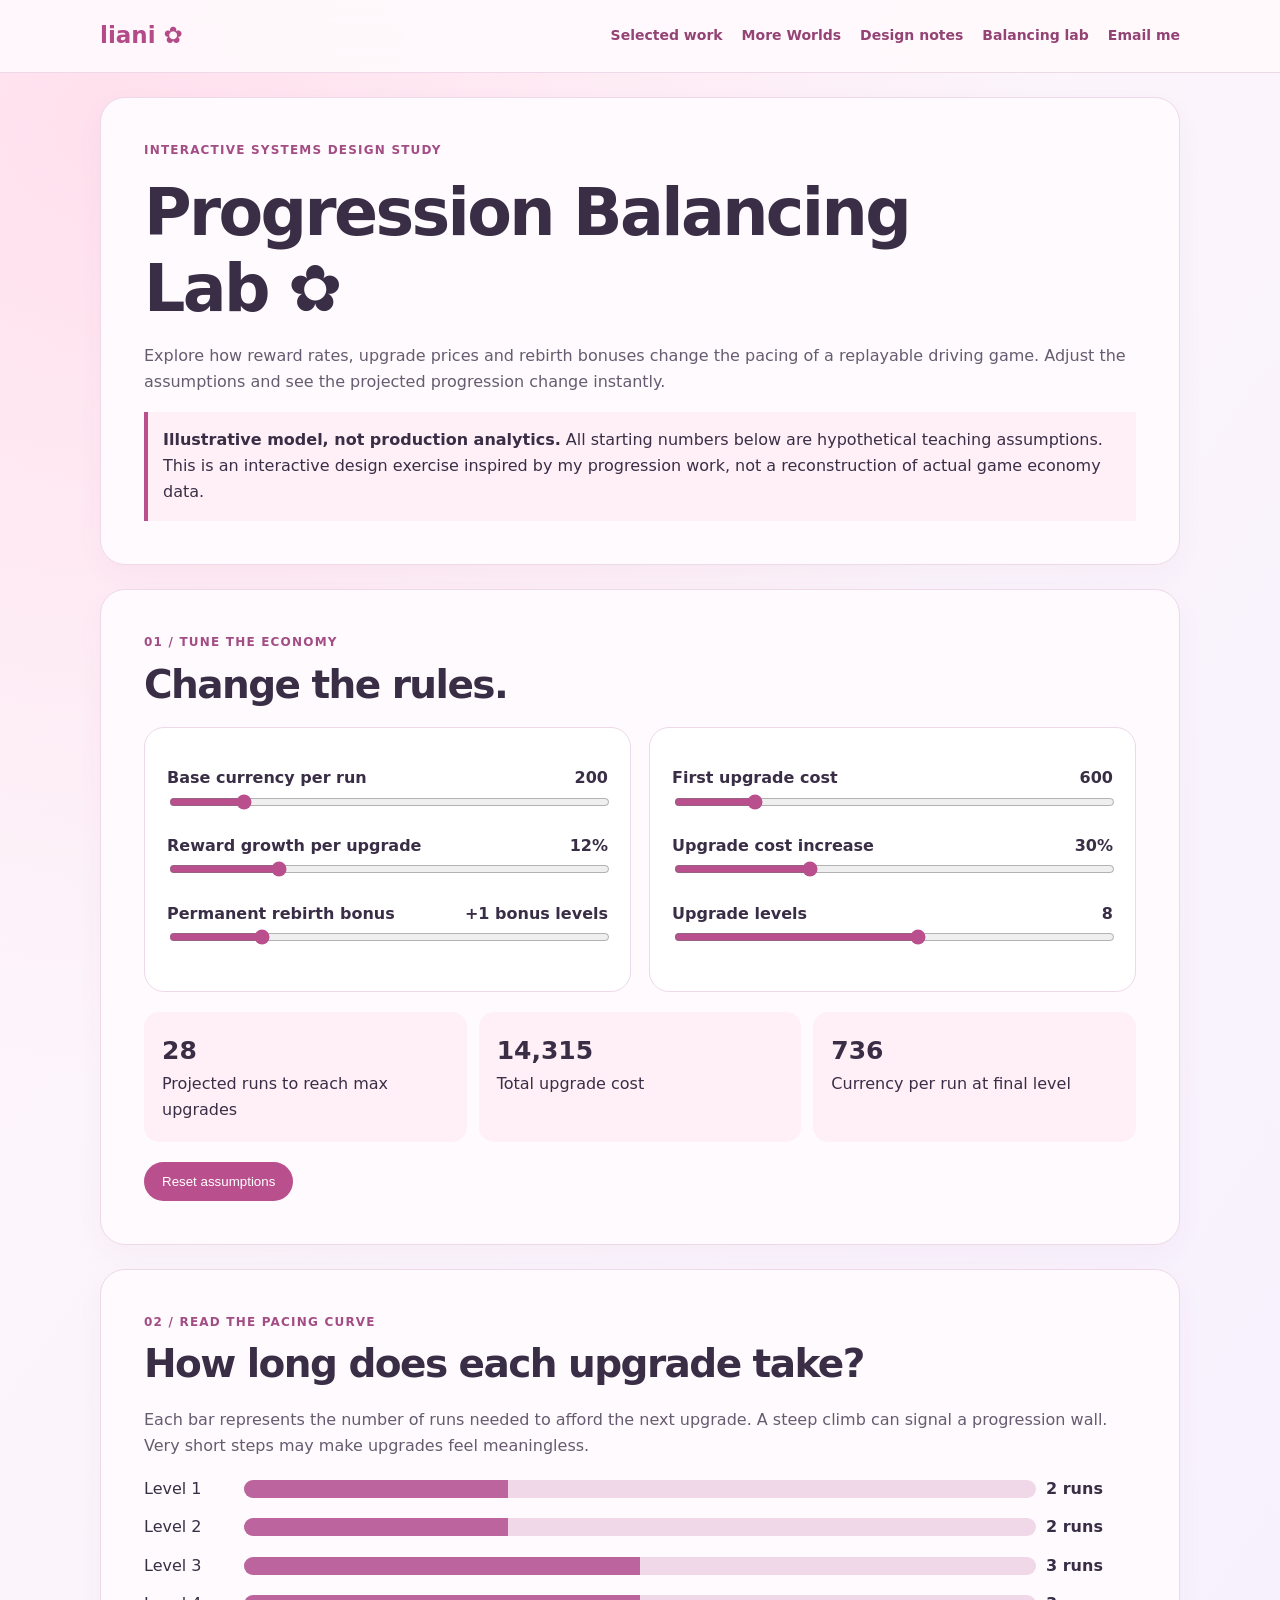
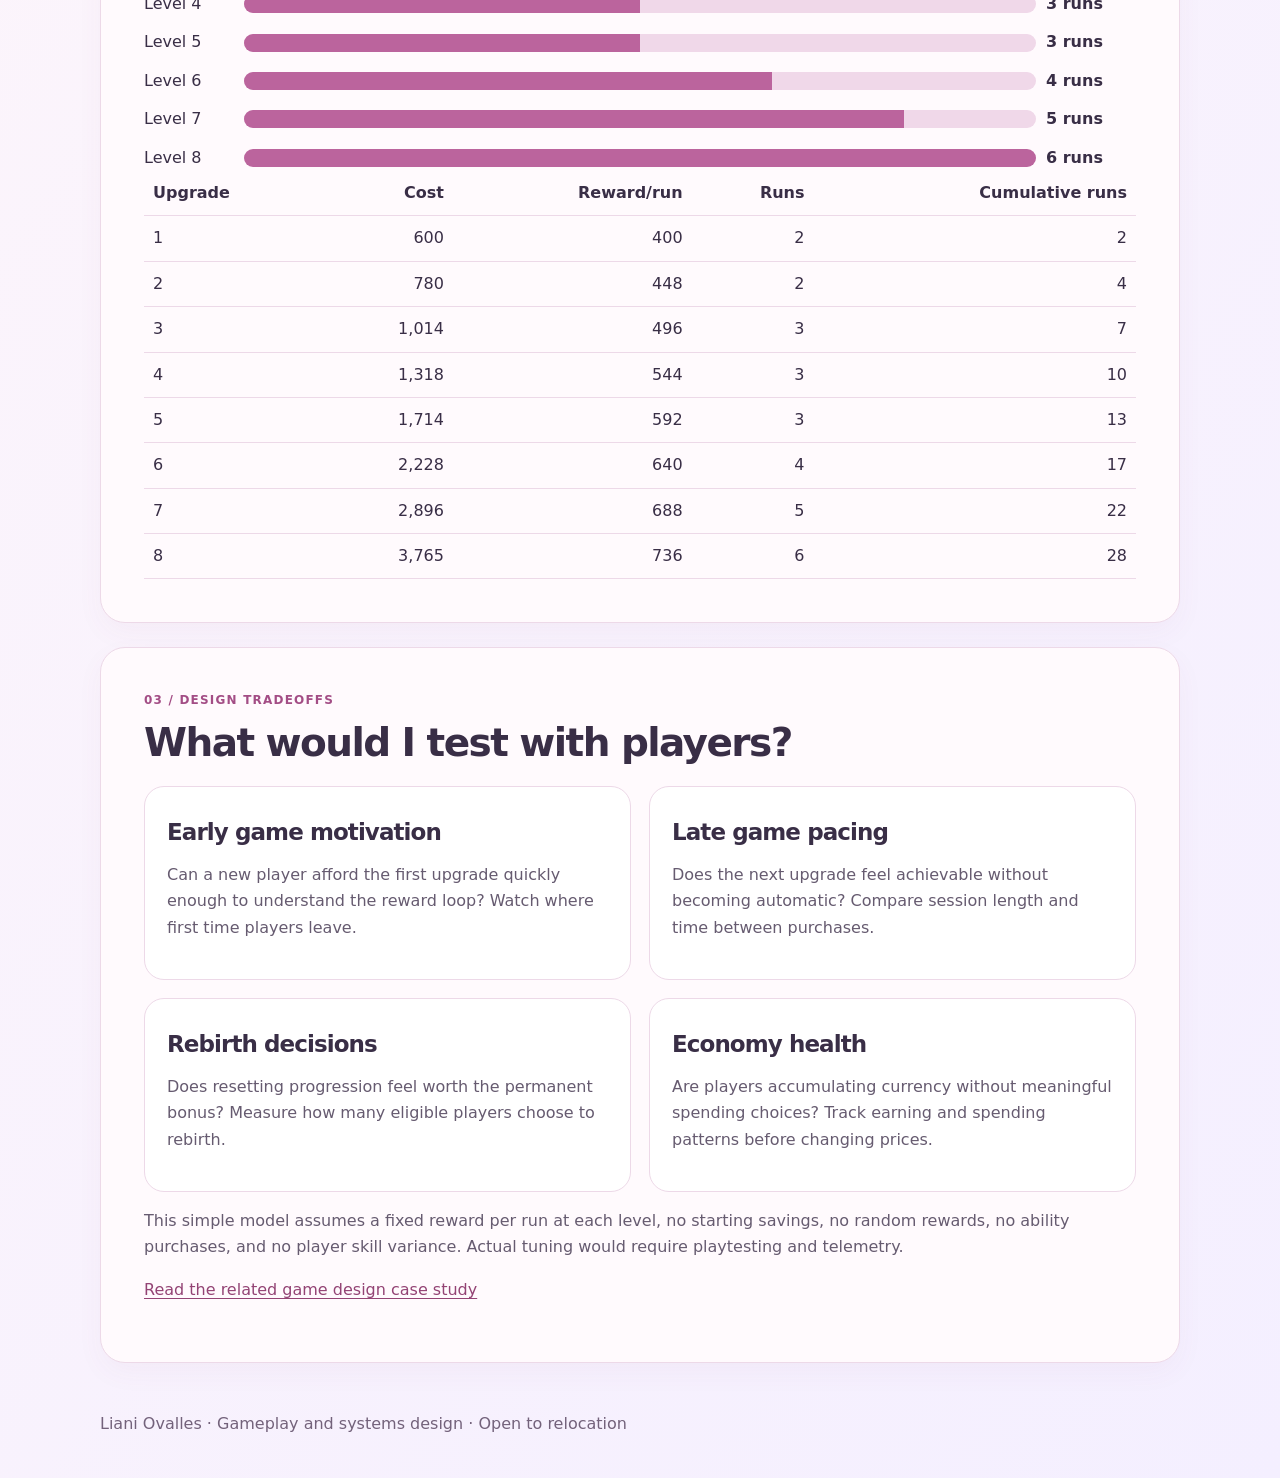
==== commit 4c7fc9ba: "Proofread game design portfolio and clarify Unity credits, dates and design claims" ====
--- a/balancing-lab.html
+++ b/balancing-lab.html
@@ -9,5 +9,5 @@
 <section class="panel"><div class="eyebrow">02 / Read the pacing curve</div><h2>How long does each upgrade take?</h2><p>Each bar represents the number of runs needed to afford the next upgrade. A steep climb can signal a progression wall. Very short steps may make upgrades feel meaningless.</p><div class="bars" id="bars" role="img" aria-label="Bar chart showing projected runs per upgrade"></div><div class="tablewrap"><table><thead><tr><th>Upgrade</th><th>Cost</th><th>Reward/run</th><th>Runs</th><th>Cumulative runs</th></tr></thead><tbody id="rows"></tbody></table></div></section>
 <section class="panel"><div class="eyebrow">03 / Design tradeoffs</div><h2>What would I test with players?</h2><div class="grid"><div class="card"><h3>Early game motivation</h3><p>Can a new player afford the first upgrade quickly enough to understand the reward loop? Watch where first time players leave.</p></div><div class="card"><h3>Late game pacing</h3><p>Does the next upgrade feel achievable without becoming automatic? Compare session length and time between purchases.</p></div><div class="card"><h3>Rebirth decisions</h3><p>Does resetting progression feel worth the permanent bonus? Measure how many eligible players choose to rebirth.</p></div><div class="card"><h3>Economy health</h3><p>Are players accumulating currency without meaningful spending choices? Track earning and spending patterns before changing prices.</p></div></div><p class="small">This simple model assumes a fixed reward per run at each level, no starting savings, no random rewards, no ability purchases, and no player skill variance. Actual tuning would require playtesting and telemetry.</p><p><a href="design-notes.html#ramp">Read the related game design case study</a></p></section></main><footer class="wrap site-footer">Liani Ovalles · Gameplay and systems design · Open to relocation</footer>
 <script>
-(function(){'use strict';const ids=['reward','growth','rebirth','cost','scale','levels'];const defaults={reward:200,growth:12,rebirth:1,cost:600,scale:30,levels:8};const $=id=>document.getElementById(id);const fmt=n=>Math.round(n).toLocaleString('en-US');function render(){const p={};ids.forEach(id=>p[id]=Number($(id).value));$('rewardValue').textContent=fmt(p.reward);$('growthValue').textContent=p.growth+'%';$('rebirthValue').textContent='+'+p.rebirth+'x';$('costValue').textContent=fmt(p.cost);$('scaleValue').textContent=p.scale+'%';$('levelsValue').textContent=p.levels;let total=0,totalCost=0,rows=[],max=1;for(let i=0;i<p.levels;i++){const price=Math.round(p.cost*Math.pow(1+p.scale/100,i));const earnings=Math.max(1,Math.round(p.reward*(1+p.rebirth)*(1+i*p.growth/100)));const runs=Math.ceil(price/earnings);total+=runs;totalCost+=price;max=Math.max(max,runs);rows.push({level:i+1,price,earnings,runs,total});}$('totalRuns').textContent=fmt(total);$('totalCost').textContent=fmt(totalCost);$('lastReward').textContent=fmt(rows[rows.length-1].earnings);$('bars').innerHTML=rows.map(x=>'<div class="barrow"><span>Level '+x.level+'</span><div class="track"><div class="fill" style="width:'+100*x.runs/max+'%"></div></div><strong>'+fmt(x.runs)+' runs</strong></div>').join('');$('rows').innerHTML=rows.map(x=>'<tr><td>'+x.level+'</td><td>'+fmt(x.price)+'</td><td>'+fmt(x.earnings)+'</td><td>'+fmt(x.runs)+'</td><td>'+fmt(x.total)+'</td></tr>').join('');$('bars').setAttribute('aria-label','Projected runs per upgrade: '+rows.map(x=>'level '+x.level+', '+x.runs+' runs').join('; '));}ids.forEach(id=>$(id).addEventListener('input',render));$('reset').addEventListener('click',()=>{ids.forEach(id=>$(id).value=defaults[id]);render();});render();})();
+(function(){'use strict';const ids=['reward','growth','rebirth','cost','scale','levels'];const defaults={reward:200,growth:12,rebirth:1,cost:600,scale:30,levels:8};const $=id=>document.getElementById(id);const fmt=n=>Math.round(n).toLocaleString('en-US');function render(){const p={};ids.forEach(id=>p[id]=Number($(id).value));$('rewardValue').textContent=fmt(p.reward);$('growthValue').textContent=p.growth+'%';$('rebirthValue').textContent='+'+p.rebirth+' bonus levels';$('costValue').textContent=fmt(p.cost);$('scaleValue').textContent=p.scale+'%';$('levelsValue').textContent=p.levels;let total=0,totalCost=0,rows=[],max=1;for(let i=0;i<p.levels;i++){const price=Math.round(p.cost*Math.pow(1+p.scale/100,i));const earnings=Math.max(1,Math.round(p.reward*(1+p.rebirth)*(1+i*p.growth/100)));const runs=Math.ceil(price/earnings);total+=runs;totalCost+=price;max=Math.max(max,runs);rows.push({level:i+1,price,earnings,runs,total});}$('totalRuns').textContent=fmt(total);$('totalCost').textContent=fmt(totalCost);$('lastReward').textContent=fmt(rows[rows.length-1].earnings);$('bars').innerHTML=rows.map(x=>'<div class="barrow"><span>Level '+x.level+'</span><div class="track"><div class="fill" style="width:'+100*x.runs/max+'%"></div></div><strong>'+fmt(x.runs)+' runs</strong></div>').join('');$('rows').innerHTML=rows.map(x=>'<tr><td>'+x.level+'</td><td>'+fmt(x.price)+'</td><td>'+fmt(x.earnings)+'</td><td>'+fmt(x.runs)+'</td><td>'+fmt(x.total)+'</td></tr>').join('');$('bars').setAttribute('aria-label','Projected runs per upgrade: '+rows.map(x=>'level '+x.level+', '+x.runs+' runs').join('; '));}ids.forEach(id=>$(id).addEventListener('input',render));$('reset').addEventListener('click',()=>{ids.forEach(id=>$(id).value=defaults[id]);render();});render();})();
 </script></body></html>
--- a/style.css
+++ b/style.css
@@ -1 +1 @@
-:root{--ink:#392e46;--muted:#665b70;--pink:#d36caa;--lav:#e9dffa;--cream:#fffaf4;--line:#edd9e8}*{box-sizing:border-box}html{scroll-behavior:smooth}body{margin:0;background:radial-gradient(circle at 8% 4%,#ffe0ed,transparent 30%),linear-gradient(125deg,#fff7fa,#f4efff);color:var(--ink);font:16px/1.65 system-ui,sans-serif}a{color:#934374;text-underline-offset:3px}a:focus-visible{outline:3px solid #954a87;outline-offset:3px}.wrap{width:min(1080px,calc(100% - 36px));margin:auto}header{background:#fff9fcee;border-bottom:1px solid var(--line);position:sticky;top:0;z-index:10;backdrop-filter:blur(12px)}nav{display:flex;justify-content:space-between;align-items:center;gap:15px;min-height:72px;flex-wrap:wrap;padding:12px 0}.brand{font-size:23px;font-weight:850;text-decoration:none;color:#b44b89}.navlinks{display:flex;gap:9px 19px;flex-wrap:wrap}.navlinks a{text-decoration:none;font-size:14px;font-weight:700}.panel{background:#fffafd;border:1px solid var(--line);border-radius:25px;padding:clamp(23px,4vw,43px);margin:24px 0;box-shadow:0 10px 28px #8e47750b}.hero{background:linear-gradient(135deg,#fffafc,#fbeaf4 65%,#f1e8ff);padding-top:55px;padding-bottom:55px}.eyebrow{font-size:12px;font-weight:850;letter-spacing:.1em;text-transform:uppercase;color:#a34d85}h1,h2,h3{line-height:1.17;letter-spacing:-.04em}h1{font-size:clamp(37px,6vw,65px);max-width:820px;margin:14px 0}h2{font-size:clamp(27px,3.5vw,39px);margin:9px 0 20px}h3{font-size:23px;margin:10px 0}p,li{color:var(--muted)}.lead{font-size:19px;max-width:790px}.stats{display:grid;grid-template-columns:repeat(3,minmax(0,1fr));gap:13px;margin:27px 0 10px}.stat{background:#fffafd;border:1px solid #efcfdf;border-radius:17px;padding:20px}.stat strong{display:block;color:#a34d85;font-size:clamp(26px,3.6vw,39px);line-height:1.1}.stat span{display:block;font-size:14px;margin-top:7px}.note{font-size:13px}.buttons,.tags{display:flex;flex-wrap:wrap;gap:10px;margin:22px 0}.btn{display:inline-block;background:#b94f8d;color:white;text-decoration:none;border-radius:999px;padding:11px 19px;font-weight:750}.btn:hover{background:#8f3569;color:white}.btn.secondary{background:#f9e2f0;color:#7e3567;border:1px solid #edc3dc}.tag{background:#f9e9f3;border:1px solid #efcfe3;border-radius:999px;padding:4px 12px;font-size:13px;color:#7a3b68;font-weight:650}.project{border:1px solid var(--line);border-radius:20px;overflow:hidden;background:#fff}.project+.project{margin-top:23px}.media{padding:13px;background:#f8edf5}.media img{display:block;width:100%;height:auto;max-height:none;object-fit:contain;border-radius:12px}.media video{display:block;width:100%;max-height:390px;object-fit:contain;background:#261d31;border-radius:12px}.media figcaption{font-size:12px;color:#745e73;padding:8px 2px 0}.media figure{margin:0}.fallback{display:none;padding:25px;background:#f4e9f5;border-radius:12px;text-align:center;color:#704a75}.fallback.show{display:block}.project-body{padding:clamp(19px,3vw,30px)}.project-body p{margin:10px 0}.grid{display:grid;grid-template-columns:repeat(2,minmax(0,1fr));gap:18px}.card{border:1px solid var(--line);border-radius:20px;background:#fff;padding:22px;min-width:0}.card .media{margin:-22px -22px 19px;border-radius:20px 20px 0 0}.callout{background:#fff0f7;border-left:4px solid #ce77a8;border-radius:9px;padding:15px 18px;margin:20px 0}.callout strong{color:#673b60}.steps{font-weight:750;color:#6d3d67}.subsection{border-top:1px solid var(--line);margin-top:24px;padding-top:19px}.subsection h3{font-size:19px}.mini{font-size:13px}.site-footer{padding:24px 0 40px;color:#73627b}section[id],article[id]{scroll-margin-top:105px}@media(max-width:720px){.grid{grid-template-columns:1fr}.stats{grid-template-columns:1fr 1fr}.stat:last-child{grid-column:1/-1}.panel{margin:16px 0}.hero{padding-top:34px;padding-bottom:34px}nav{align-items:flex-start}.navlinks{gap:8px 13px}.media{padding:9px}}@media(max-width:420px){.stats{grid-template-columns:1fr}.stat:last-child{grid-column:auto}}@media(prefers-reduced-motion:reduce){html{scroll-behavior:auto}}+:root{--ink:#392e46;--muted:#665b70;--pink:#d36caa;--lav:#e9dffa;--cream:#fffaf4;--line:#edd9e8}*{box-sizing:border-box}html{scroll-behavior:smooth}body{margin:0;background:radial-gradient(circle at 8% 4%,#ffe0ed,transparent 30%),linear-gradient(125deg,#fff7fa,#f4efff);color:var(--ink);font:16px/1.65 system-ui,sans-serif}a{color:#934374;text-underline-offset:3px}a:focus-visible{outline:3px solid #954a87;outline-offset:3px}.wrap{width:min(1080px,calc(100% - 36px));margin:auto}header{background:#fff9fcee;border-bottom:1px solid var(--line);position:sticky;top:0;z-index:10;backdrop-filter:blur(12px)}nav{display:flex;justify-content:space-between;align-items:center;gap:15px;min-height:72px;flex-wrap:wrap;padding:12px 0}.brand{font-size:23px;font-weight:850;text-decoration:none;color:#b44b89}.navlinks{display:flex;gap:9px 19px;flex-wrap:wrap}.navlinks a{text-decoration:none;font-size:14px;font-weight:700}.panel{background:#fffafd;border:1px solid var(--line);border-radius:25px;padding:clamp(23px,4vw,43px);margin:24px 0;box-shadow:0 10px 28px #8e47750b}.hero{background:linear-gradient(135deg,#fffafc,#fbeaf4 65%,#f1e8ff);padding-top:55px;padding-bottom:55px}.eyebrow{font-size:12px;font-weight:850;letter-spacing:.1em;text-transform:uppercase;color:#a34d85}h1,h2,h3{line-height:1.17;letter-spacing:-.04em}h1{font-size:clamp(37px,6vw,65px);max-width:820px;margin:14px 0}h2{font-size:clamp(27px,3.5vw,39px);margin:9px 0 20px}h3{font-size:23px;margin:10px 0}p,li{color:var(--muted)}.lead{font-size:19px;max-width:790px}.stats{display:grid;grid-template-columns:repeat(3,minmax(0,1fr));gap:13px;margin:27px 0 10px}.stat{background:#fffafd;border:1px solid #efcfdf;border-radius:17px;padding:20px}.stat strong{display:block;color:#a34d85;font-size:clamp(26px,3.6vw,39px);line-height:1.1}.stat span{display:block;font-size:14px;margin-top:7px}.note{font-size:13px}.buttons,.tags{display:flex;flex-wrap:wrap;gap:10px;margin:22px 0}.btn{display:inline-block;background:#b94f8d;color:white;text-decoration:none;border-radius:999px;padding:11px 19px;font-weight:750}.btn:hover{background:#8f3569;color:white}.btn.secondary{background:#f9e2f0;color:#7e3567;border:1px solid #edc3dc}.tag{background:#f9e9f3;border:1px solid #efcfe3;border-radius:999px;padding:4px 12px;font-size:13px;color:#7a3b68;font-weight:650}.project{border:1px solid var(--line);border-radius:20px;overflow:hidden;background:#fff}.project+.project{margin-top:23px}.media{padding:13px;background:#f8edf5}.media img{display:block;width:100%;height:auto;max-height:none;object-fit:contain;border-radius:12px}.media video{display:block;width:100%;max-height:390px;object-fit:contain;background:#261d31;border-radius:12px}.media figcaption{font-size:12px;color:#745e73;padding:8px 2px 0}.media figure{margin:0}.fallback{display:none;padding:25px;background:#f4e9f5;border-radius:12px;text-align:center;color:#704a75}.fallback.show{display:block}.project-body{padding:clamp(19px,3vw,30px)}.project-body p{margin:10px 0}.grid{display:grid;grid-template-columns:repeat(2,minmax(0,1fr));gap:18px}.card{border:1px solid var(--line);border-radius:20px;background:#fff;padding:22px;min-width:0}.card .media{margin:-22px -22px 19px;border-radius:20px 20px 0 0}.callout{background:#fff0f7;border-left:4px solid #ce77a8;border-radius:9px;padding:15px 18px;margin:20px 0}.callout strong{color:#673b60}.steps{font-weight:750;color:#6d3d67}.subsection{border-top:1px solid var(--line);margin-top:24px;padding-top:19px}.subsection h3{font-size:19px}.mini{font-size:13px}.site-footer{padding:24px 0 40px;color:#73627b}section[id],article[id]{scroll-margin-top:105px}@media(max-width:720px){.grid{grid-template-columns:1fr}.stats{grid-template-columns:1fr 1fr}.stat:last-child{grid-column:1/-1}.panel{margin:16px 0}.hero{padding-top:34px;padding-bottom:34px}nav{align-items:flex-start}.navlinks{gap:8px 13px}.media{padding:9px}}@media(max-width:420px){.stats{grid-template-columns:1fr}.stat:last-child{grid-column:auto}}@media(prefers-reduced-motion:reduce){html{scroll-behavior:auto}}\n/* Portfolio proof and iteration details */\n#iteration .card{background:linear-gradient(160deg,#fff,#fff8fc)}#iteration .card strong{color:#693a63}#iteration .card p{margin:10px 0}#iteration .lead{margin-bottom:25px}\n
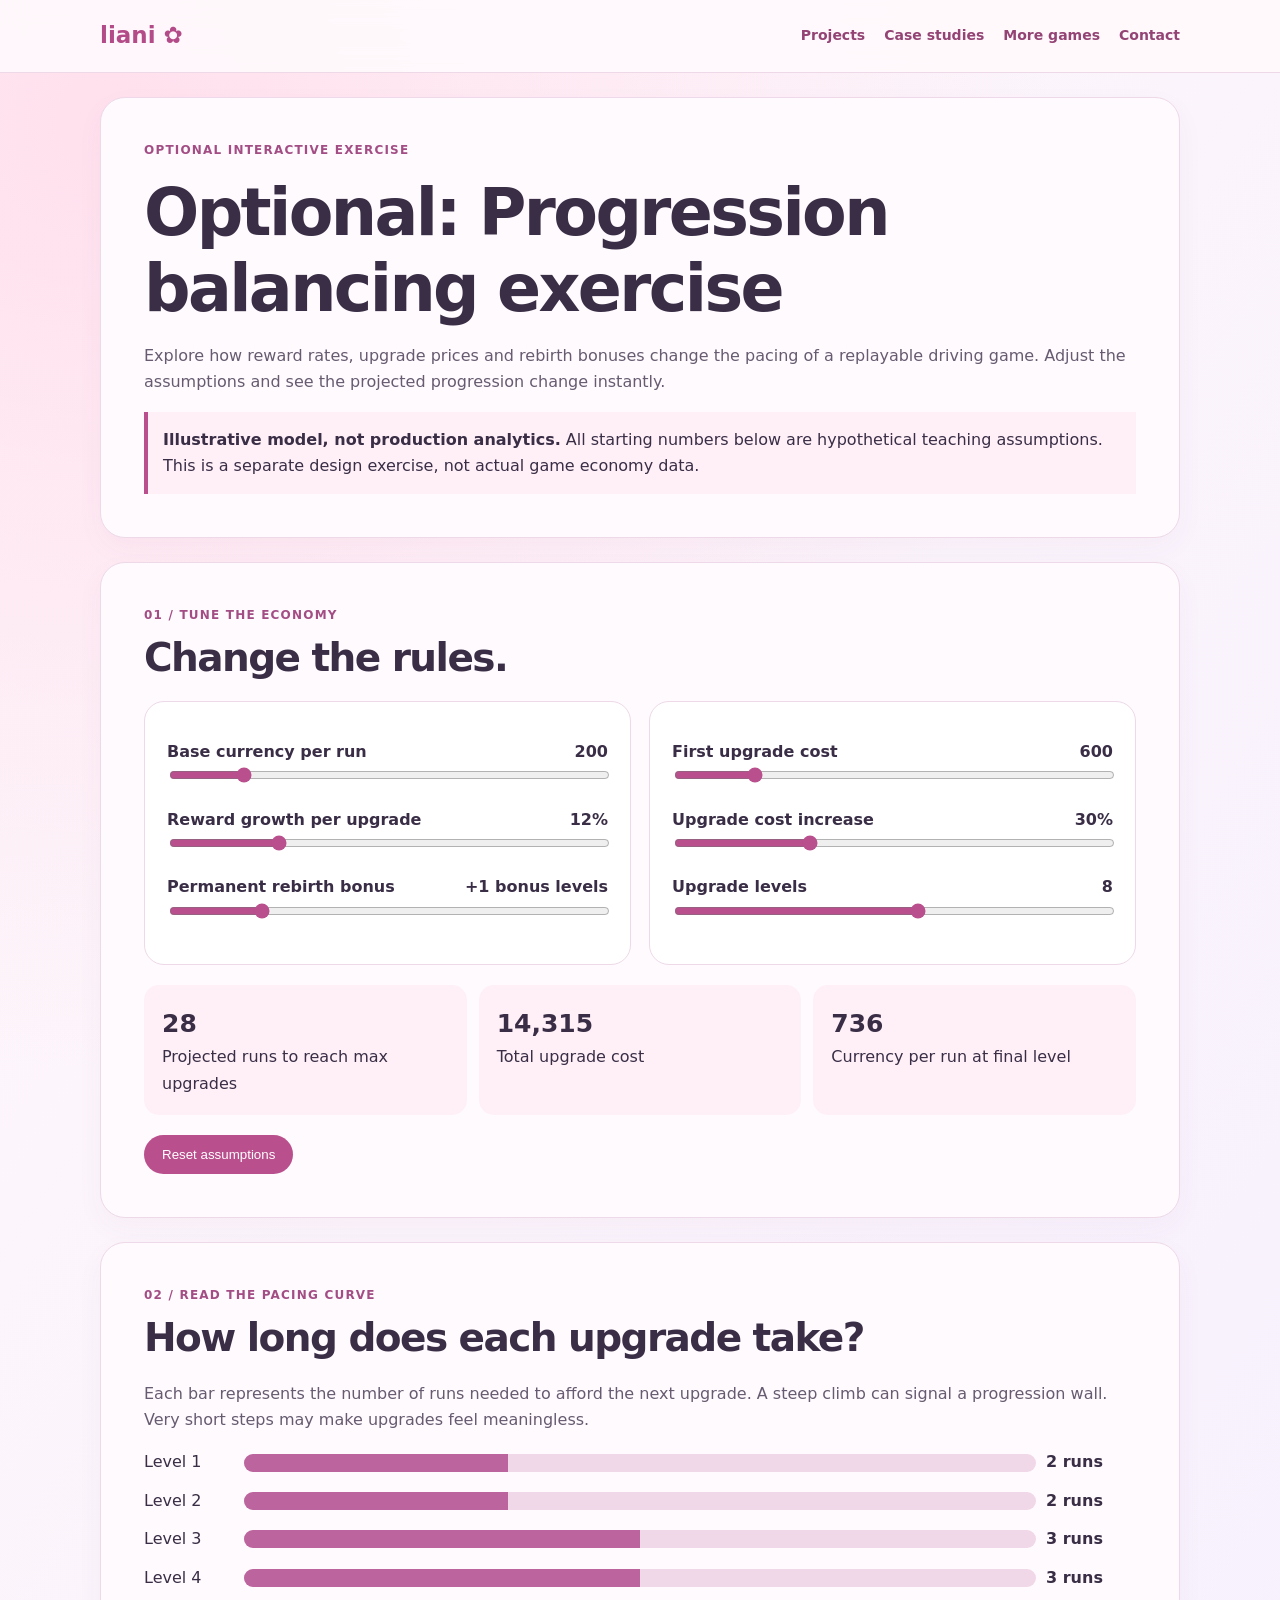
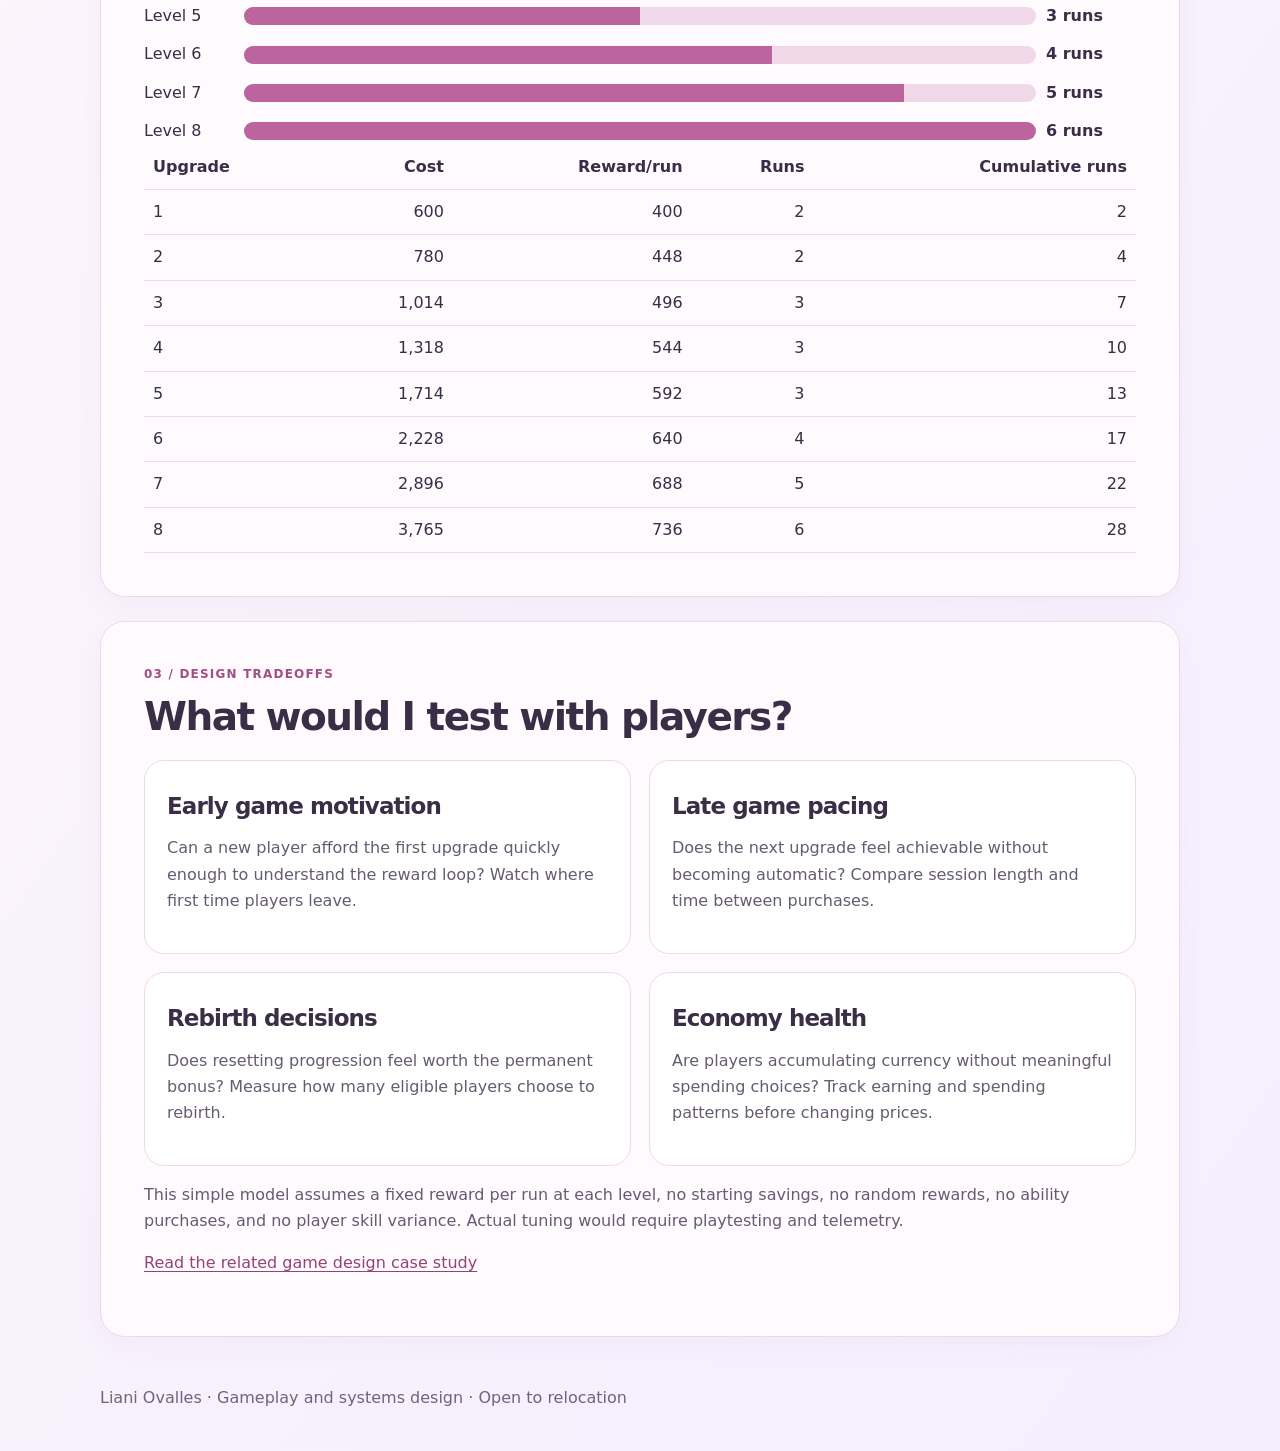
==== commit 8dbc174a: "Streamline portfolio for recruiters with clear project roles and navigation" ====
--- a/balancing-lab.html
+++ b/balancing-lab.html
@@ -1,8 +1,8 @@
 <!doctype html>
 <html lang="en"><head><meta charset="utf-8"><meta name="viewport" content="width=device-width,initial-scale=1"><meta name="theme-color" content="#f1dce9"><meta name="description" content="Interactive game economy balancing lab by Liani Ovalles. Explore upgrade pacing, reward multipliers and rebirth tradeoffs."><title>Balancing Lab | Liani Ovalles</title>
 <link rel="stylesheet" href="style.css"><style>.field{margin:15px 0}.field label{display:flex;justify-content:space-between;gap:12px;font-weight:700}.field input{width:100%;accent-color:#b94f8d}.metrics{display:grid;grid-template-columns:repeat(3,1fr);gap:12px;margin:20px 0}.metric{padding:18px;background:#fff0f7;border-radius:15px}.metric strong{display:block;font-size:25px}.bars{display:grid;gap:12px}.barrow{display:grid;grid-template-columns:90px 1fr 90px;align-items:center;gap:10px}.track{background:#f0d8e9;height:18px;border-radius:99px;overflow:hidden}.fill{height:100%;background:#bb649d}.tablewrap{overflow-x:auto}table{border-collapse:collapse;width:100%}th,td{border-bottom:1px solid #edd9e8;padding:9px;text-align:right}th:first-child,td:first-child{text-align:left}.button{border:0;background:#b94f8d;color:white;padding:12px 18px;border-radius:99px;cursor:pointer}.notice{padding:15px;background:#fff0f7;border-left:4px solid #b94f8d}@media(max-width:700px){.metrics{grid-template-columns:1fr}.barrow{grid-template-columns:70px 1fr 70px;font-size:12px}}</style></head>
-<body><header><nav class="wrap" aria-label="Main navigation"><a class="brand" href="index.html">liani ✿</a><div class="navlinks"><a href="index.html#work">Selected work</a><a href="more-work.html">More Worlds</a><a href="design-notes.html">Design notes</a><a href="balancing-lab.html">Balancing lab</a><a href="mailto:xcape.worlds@gmail.com">Email me</a></div></nav></header>
-<main class="wrap"><section class="panel"><div class="eyebrow">Interactive systems design study</div><h1>Progression Balancing Lab ✿</h1><p>Explore how reward rates, upgrade prices and rebirth bonuses change the pacing of a replayable driving game. Adjust the assumptions and see the projected progression change instantly.</p><div class="notice"><strong>Illustrative model, not production analytics.</strong> All starting numbers below are hypothetical teaching assumptions. This is an interactive design exercise inspired by my progression work, not a reconstruction of actual game economy data.</div></section>
+<body><header><nav class="wrap" aria-label="Main navigation"><a class="brand" href="index.html">liani ✿</a><div class="navlinks"><a href="index.html#work">Projects</a><a href="design-notes.html">Case studies</a><a href="more-work.html">More games</a><a href="mailto:xcape.worlds@gmail.com">Contact</a></div></nav></header>
+<main class="wrap"><section class="panel"><div class="eyebrow">Optional interactive exercise</div><h1>Optional: Progression balancing exercise</h1><p>Explore how reward rates, upgrade prices and rebirth bonuses change the pacing of a replayable driving game. Adjust the assumptions and see the projected progression change instantly.</p><div class="notice"><strong>Illustrative model, not production analytics.</strong> All starting numbers below are hypothetical teaching assumptions. This is a separate design exercise, not actual game economy data.</div></section>
 <section class="panel"><div class="eyebrow">01 / Tune the economy</div><h2>Change the rules.</h2><div class="grid">
 <div class="card"><div class="field"><label for="reward">Base currency per run <output id="rewardValue"></output></label><input id="reward" type="range" min="50" max="1000" step="25" value="200"></div><div class="field"><label for="growth">Reward growth per upgrade <output id="growthValue"></output></label><input id="growth" type="range" min="0" max="50" step="2" value="12"></div><div class="field"><label for="rebirth">Permanent rebirth bonus <output id="rebirthValue"></output></label><input id="rebirth" type="range" min="0" max="5" step="1" value="1"></div></div>
 <div class="card"><div class="field"><label for="cost">First upgrade cost <output id="costValue"></output></label><input id="cost" type="range" min="100" max="3000" step="100" value="600"></div><div class="field"><label for="scale">Upgrade cost increase <output id="scaleValue"></output></label><input id="scale" type="range" min="0" max="100" step="5" value="30"></div><div class="field"><label for="levels">Upgrade levels <output id="levelsValue"></output></label><input id="levels" type="range" min="3" max="12" step="1" value="8"></div></div></div><div class="metrics" aria-live="polite"><div class="metric"><strong id="totalRuns">0</strong><span>Projected runs to reach max upgrades</span></div><div class="metric"><strong id="totalCost">0</strong><span>Total upgrade cost</span></div><div class="metric"><strong id="lastReward">0</strong><span>Currency per run at final level</span></div></div><button class="button" id="reset" type="button">Reset assumptions</button></section>
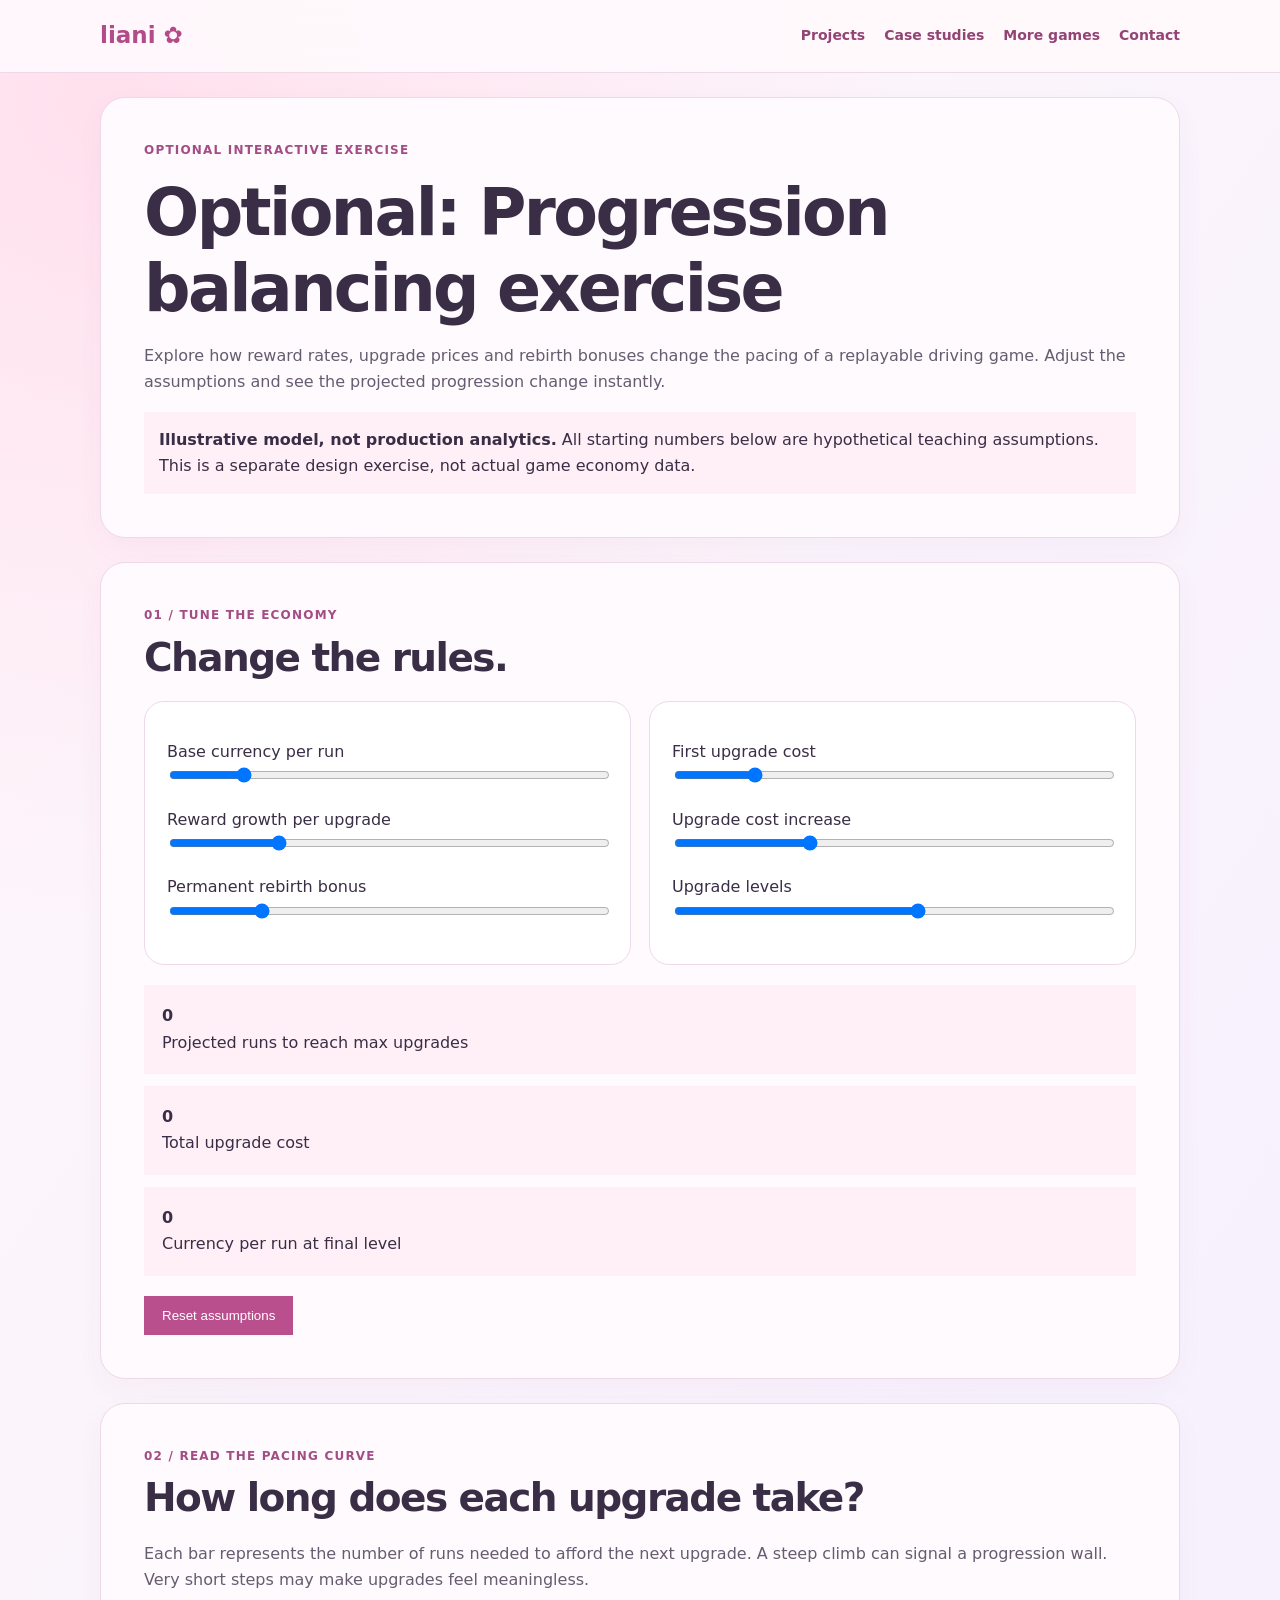
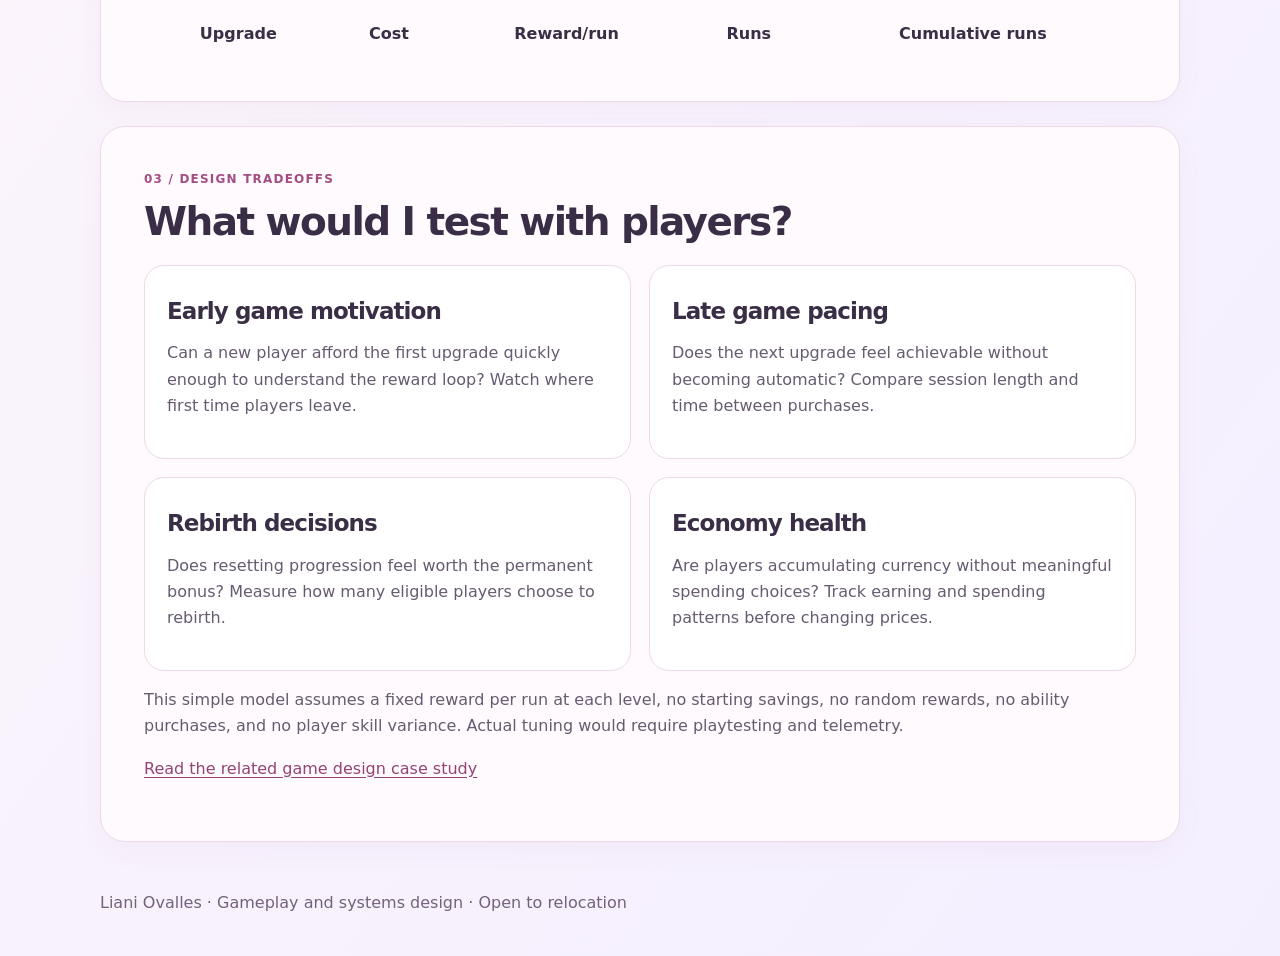
==== commit 7d912f3f: "Remove dashes from visible portfolio writing while preserving links and code" ====
--- a/balancing-lab.html
+++ b/balancing-lab.html
@@ -1,6 +1,6 @@
 <!doctype html>
 <html lang="en"><head><meta charset="utf-8"><meta name="viewport" content="width=device-width,initial-scale=1"><meta name="theme-color" content="#f1dce9"><meta name="description" content="Interactive game economy balancing lab by Liani Ovalles. Explore upgrade pacing, reward multipliers and rebirth tradeoffs."><title>Balancing Lab | Liani Ovalles</title>
-<link rel="stylesheet" href="style.css"><style>.field{margin:15px 0}.field label{display:flex;justify-content:space-between;gap:12px;font-weight:700}.field input{width:100%;accent-color:#b94f8d}.metrics{display:grid;grid-template-columns:repeat(3,1fr);gap:12px;margin:20px 0}.metric{padding:18px;background:#fff0f7;border-radius:15px}.metric strong{display:block;font-size:25px}.bars{display:grid;gap:12px}.barrow{display:grid;grid-template-columns:90px 1fr 90px;align-items:center;gap:10px}.track{background:#f0d8e9;height:18px;border-radius:99px;overflow:hidden}.fill{height:100%;background:#bb649d}.tablewrap{overflow-x:auto}table{border-collapse:collapse;width:100%}th,td{border-bottom:1px solid #edd9e8;padding:9px;text-align:right}th:first-child,td:first-child{text-align:left}.button{border:0;background:#b94f8d;color:white;padding:12px 18px;border-radius:99px;cursor:pointer}.notice{padding:15px;background:#fff0f7;border-left:4px solid #b94f8d}@media(max-width:700px){.metrics{grid-template-columns:1fr}.barrow{grid-template-columns:70px 1fr 70px;font-size:12px}}</style></head>
+<link rel="stylesheet" href="style.css"><style>.field{margin:15px 0}.field label{display:flex;justify content:space between;gap:12px;font weight:700}.field input{width:100%;accent color:#b94f8d}.metrics{display:grid;grid template columns:repeat(3,1fr);gap:12px;margin:20px 0}.metric{padding:18px;background:#fff0f7;border radius:15px}.metric strong{display:block;font size:25px}.bars{display:grid;gap:12px}.barrow{display:grid;grid template columns:90px 1fr 90px;align items:center;gap:10px}.track{background:#f0d8e9;height:18px;border radius:99px;overflow:hidden}.fill{height:100%;background:#bb649d}.tablewrap{overflow x:auto}table{border collapse:collapse;width:100%}th,td{border bottom:1px solid #edd9e8;padding:9px;text align:right}th:first child,td:first child{text align:left}.button{border:0;background:#b94f8d;color:white;padding:12px 18px;border radius:99px;cursor:pointer}.notice{padding:15px;background:#fff0f7;border left:4px solid #b94f8d}@media(max width:700px){.metrics{grid template columns:1fr}.barrow{grid template columns:70px 1fr 70px;font size:12px}}</style></head>
 <body><header><nav class="wrap" aria-label="Main navigation"><a class="brand" href="index.html">liani ✿</a><div class="navlinks"><a href="index.html#work">Projects</a><a href="design-notes.html">Case studies</a><a href="more-work.html">More games</a><a href="mailto:xcape.worlds@gmail.com">Contact</a></div></nav></header>
 <main class="wrap"><section class="panel"><div class="eyebrow">Optional interactive exercise</div><h1>Optional: Progression balancing exercise</h1><p>Explore how reward rates, upgrade prices and rebirth bonuses change the pacing of a replayable driving game. Adjust the assumptions and see the projected progression change instantly.</p><div class="notice"><strong>Illustrative model, not production analytics.</strong> All starting numbers below are hypothetical teaching assumptions. This is a separate design exercise, not actual game economy data.</div></section>
 <section class="panel"><div class="eyebrow">01 / Tune the economy</div><h2>Change the rules.</h2><div class="grid">
@@ -9,5 +9,5 @@
 <section class="panel"><div class="eyebrow">02 / Read the pacing curve</div><h2>How long does each upgrade take?</h2><p>Each bar represents the number of runs needed to afford the next upgrade. A steep climb can signal a progression wall. Very short steps may make upgrades feel meaningless.</p><div class="bars" id="bars" role="img" aria-label="Bar chart showing projected runs per upgrade"></div><div class="tablewrap"><table><thead><tr><th>Upgrade</th><th>Cost</th><th>Reward/run</th><th>Runs</th><th>Cumulative runs</th></tr></thead><tbody id="rows"></tbody></table></div></section>
 <section class="panel"><div class="eyebrow">03 / Design tradeoffs</div><h2>What would I test with players?</h2><div class="grid"><div class="card"><h3>Early game motivation</h3><p>Can a new player afford the first upgrade quickly enough to understand the reward loop? Watch where first time players leave.</p></div><div class="card"><h3>Late game pacing</h3><p>Does the next upgrade feel achievable without becoming automatic? Compare session length and time between purchases.</p></div><div class="card"><h3>Rebirth decisions</h3><p>Does resetting progression feel worth the permanent bonus? Measure how many eligible players choose to rebirth.</p></div><div class="card"><h3>Economy health</h3><p>Are players accumulating currency without meaningful spending choices? Track earning and spending patterns before changing prices.</p></div></div><p class="small">This simple model assumes a fixed reward per run at each level, no starting savings, no random rewards, no ability purchases, and no player skill variance. Actual tuning would require playtesting and telemetry.</p><p><a href="design-notes.html#ramp">Read the related game design case study</a></p></section></main><footer class="wrap site-footer">Liani Ovalles · Gameplay and systems design · Open to relocation</footer>
 <script>
-(function(){'use strict';const ids=['reward','growth','rebirth','cost','scale','levels'];const defaults={reward:200,growth:12,rebirth:1,cost:600,scale:30,levels:8};const $=id=>document.getElementById(id);const fmt=n=>Math.round(n).toLocaleString('en-US');function render(){const p={};ids.forEach(id=>p[id]=Number($(id).value));$('rewardValue').textContent=fmt(p.reward);$('growthValue').textContent=p.growth+'%';$('rebirthValue').textContent='+'+p.rebirth+' bonus levels';$('costValue').textContent=fmt(p.cost);$('scaleValue').textContent=p.scale+'%';$('levelsValue').textContent=p.levels;let total=0,totalCost=0,rows=[],max=1;for(let i=0;i<p.levels;i++){const price=Math.round(p.cost*Math.pow(1+p.scale/100,i));const earnings=Math.max(1,Math.round(p.reward*(1+p.rebirth)*(1+i*p.growth/100)));const runs=Math.ceil(price/earnings);total+=runs;totalCost+=price;max=Math.max(max,runs);rows.push({level:i+1,price,earnings,runs,total});}$('totalRuns').textContent=fmt(total);$('totalCost').textContent=fmt(totalCost);$('lastReward').textContent=fmt(rows[rows.length-1].earnings);$('bars').innerHTML=rows.map(x=>'<div class="barrow"><span>Level '+x.level+'</span><div class="track"><div class="fill" style="width:'+100*x.runs/max+'%"></div></div><strong>'+fmt(x.runs)+' runs</strong></div>').join('');$('rows').innerHTML=rows.map(x=>'<tr><td>'+x.level+'</td><td>'+fmt(x.price)+'</td><td>'+fmt(x.earnings)+'</td><td>'+fmt(x.runs)+'</td><td>'+fmt(x.total)+'</td></tr>').join('');$('bars').setAttribute('aria-label','Projected runs per upgrade: '+rows.map(x=>'level '+x.level+', '+x.runs+' runs').join('; '));}ids.forEach(id=>$(id).addEventListener('input',render));$('reset').addEventListener('click',()=>{ids.forEach(id=>$(id).value=defaults[id]);render();});render();})();
+(function(){'use strict';const ids=['reward','growth','rebirth','cost','scale','levels'];const defaults={reward:200,growth:12,rebirth:1,cost:600,scale:30,levels:8};const $=id=>document.getElementById(id);const fmt=n=>Math.round(n).toLocaleString('en US');function render(){const p={};ids.forEach(id=>p[id]=Number($(id).value));$('rewardValue').textContent=fmt(p.reward);$('growthValue').textContent=p.growth+'%';$('rebirthValue').textContent='+'+p.rebirth+' bonus levels';$('costValue').textContent=fmt(p.cost);$('scaleValue').textContent=p.scale+'%';$('levelsValue').textContent=p.levels;let total=0,totalCost=0,rows=[],max=1;for(let i=0;i<p.levels;i++){const price=Math.round(p.cost*Math.pow(1+p.scale/100,i));const earnings=Math.max(1,Math.round(p.reward*(1+p.rebirth)*(1+i*p.growth/100)));const runs=Math.ceil(price/earnings);total+=runs;totalCost+=price;max=Math.max(max,runs);rows.push({level:i+1,price,earnings,runs,total});}$('totalRuns').textContent=fmt(total);$('totalCost').textContent=fmt(totalCost);$('lastReward').textContent=fmt(rows[rows.length-1].earnings);$('bars').innerHTML=rows.map(x=>'<div class="barrow"><span>Level '+x.level+'</span><div class="track"><div class="fill" style="width:'+100*x.runs/max+'%"></div></div><strong>'+fmt(x.runs)+' runs</strong></div>').join('');$('rows').innerHTML=rows.map(x=>'<tr><td>'+x.level+'</td><td>'+fmt(x.price)+'</td><td>'+fmt(x.earnings)+'</td><td>'+fmt(x.runs)+'</td><td>'+fmt(x.total)+'</td></tr>').join('');$('bars').setAttribute('aria label','Projected runs per upgrade: '+rows.map(x=>'level '+x.level+', '+x.runs+' runs').join('; '));}ids.forEach(id=>$(id).addEventListener('input',render));$('reset').addEventListener('click',()=>{ids.forEach(id=>$(id).value=defaults[id]);render();});render();})();
 </script></body></html>
--- a/style.css
+++ b/style.css
@@ -1 +1,22 @@
-:root{--ink:#392e46;--muted:#665b70;--pink:#d36caa;--lav:#e9dffa;--cream:#fffaf4;--line:#edd9e8}*{box-sizing:border-box}html{scroll-behavior:smooth}body{margin:0;background:radial-gradient(circle at 8% 4%,#ffe0ed,transparent 30%),linear-gradient(125deg,#fff7fa,#f4efff);color:var(--ink);font:16px/1.65 system-ui,sans-serif}a{color:#934374;text-underline-offset:3px}a:focus-visible{outline:3px solid #954a87;outline-offset:3px}.wrap{width:min(1080px,calc(100% - 36px));margin:auto}header{background:#fff9fcee;border-bottom:1px solid var(--line);position:sticky;top:0;z-index:10;backdrop-filter:blur(12px)}nav{display:flex;justify-content:space-between;align-items:center;gap:15px;min-height:72px;flex-wrap:wrap;padding:12px 0}.brand{font-size:23px;font-weight:850;text-decoration:none;color:#b44b89}.navlinks{display:flex;gap:9px 19px;flex-wrap:wrap}.navlinks a{text-decoration:none;font-size:14px;font-weight:700}.panel{background:#fffafd;border:1px solid var(--line);border-radius:25px;padding:clamp(23px,4vw,43px);margin:24px 0;box-shadow:0 10px 28px #8e47750b}.hero{background:linear-gradient(135deg,#fffafc,#fbeaf4 65%,#f1e8ff);padding-top:55px;padding-bottom:55px}.eyebrow{font-size:12px;font-weight:850;letter-spacing:.1em;text-transform:uppercase;color:#a34d85}h1,h2,h3{line-height:1.17;letter-spacing:-.04em}h1{font-size:clamp(37px,6vw,65px);max-width:820px;margin:14px 0}h2{font-size:clamp(27px,3.5vw,39px);margin:9px 0 20px}h3{font-size:23px;margin:10px 0}p,li{color:var(--muted)}.lead{font-size:19px;max-width:790px}.stats{display:grid;grid-template-columns:repeat(3,minmax(0,1fr));gap:13px;margin:27px 0 10px}.stat{background:#fffafd;border:1px solid #efcfdf;border-radius:17px;padding:20px}.stat strong{display:block;color:#a34d85;font-size:clamp(26px,3.6vw,39px);line-height:1.1}.stat span{display:block;font-size:14px;margin-top:7px}.note{font-size:13px}.buttons,.tags{display:flex;flex-wrap:wrap;gap:10px;margin:22px 0}.btn{display:inline-block;background:#b94f8d;color:white;text-decoration:none;border-radius:999px;padding:11px 19px;font-weight:750}.btn:hover{background:#8f3569;color:white}.btn.secondary{background:#f9e2f0;color:#7e3567;border:1px solid #edc3dc}.tag{background:#f9e9f3;border:1px solid #efcfe3;border-radius:999px;padding:4px 12px;font-size:13px;color:#7a3b68;font-weight:650}.project{border:1px solid var(--line);border-radius:20px;overflow:hidden;background:#fff}.project+.project{margin-top:23px}.media{padding:13px;background:#f8edf5}.media img{display:block;width:100%;height:auto;max-height:none;object-fit:contain;border-radius:12px}.media video{display:block;width:100%;max-height:390px;object-fit:contain;background:#261d31;border-radius:12px}.media figcaption{font-size:12px;color:#745e73;padding:8px 2px 0}.media figure{margin:0}.fallback{display:none;padding:25px;background:#f4e9f5;border-radius:12px;text-align:center;color:#704a75}.fallback.show{display:block}.project-body{padding:clamp(19px,3vw,30px)}.project-body p{margin:10px 0}.grid{display:grid;grid-template-columns:repeat(2,minmax(0,1fr));gap:18px}.card{border:1px solid var(--line);border-radius:20px;background:#fff;padding:22px;min-width:0}.card .media{margin:-22px -22px 19px;border-radius:20px 20px 0 0}.callout{background:#fff0f7;border-left:4px solid #ce77a8;border-radius:9px;padding:15px 18px;margin:20px 0}.callout strong{color:#673b60}.steps{font-weight:750;color:#6d3d67}.subsection{border-top:1px solid var(--line);margin-top:24px;padding-top:19px}.subsection h3{font-size:19px}.mini{font-size:13px}.site-footer{padding:24px 0 40px;color:#73627b}section[id],article[id]{scroll-margin-top:105px}@media(max-width:720px){.grid{grid-template-columns:1fr}.stats{grid-template-columns:1fr 1fr}.stat:last-child{grid-column:1/-1}.panel{margin:16px 0}.hero{padding-top:34px;padding-bottom:34px}nav{align-items:flex-start}.navlinks{gap:8px 13px}.media{padding:9px}}@media(max-width:420px){.stats{grid-template-columns:1fr}.stat:last-child{grid-column:auto}}@media(prefers-reduced-motion:reduce){html{scroll-behavior:auto}}\n/* Portfolio proof and iteration details */\n#iteration .card{background:linear-gradient(160deg,#fff,#fff8fc)}#iteration .card strong{color:#693a63}#iteration .card p{margin:10px 0}#iteration .lead{margin-bottom:25px}\n+:root{--ink:#392e46;--muted:#665b70;--pink:#d36caa;--lav:#e9dffa;--cream:#fffaf4;--line:#edd9e8}*{box-sizing:border-box}html{scroll-behavior:smooth}body{margin:0;background:radial-gradient(circle at 8% 4%,#ffe0ed,transparent 30%),linear-gradient(125deg,#fff7fa,#f4efff);color:var(--ink);font:16px/1.65 system-ui,sans-serif}a{color:#934374;text-underline-offset:3px}a:focus-visible{outline:3px solid #954a87;outline-offset:3px}.wrap{width:min(1080px,calc(100% - 36px));margin:auto}header{background:#fff9fcee;border-bottom:1px solid var(--line);position:sticky;top:0;z-index:10;backdrop-filter:blur(12px)}nav{display:flex;justify-content:space-between;align-items:center;gap:15px;min-height:72px;flex-wrap:wrap;padding:12px 0}.brand{font-size:23px;font-weight:850;text-decoration:none;color:#b44b89}.navlinks{display:flex;gap:9px 19px;flex-wrap:wrap}.navlinks a{text-decoration:none;font-size:14px;font-weight:700}.panel{background:#fffafd;border:1px solid var(--line);border-radius:25px;padding:clamp(23px,4vw,43px);margin:24px 0;box-shadow:0 10px 28px #8e47750b}.hero{background:linear-gradient(135deg,#fffafc,#fbeaf4 65%,#f1e8ff);padding-top:55px;padding-bottom:55px}.eyebrow{font-size:12px;font-weight:850;letter-spacing:.1em;text-transform:uppercase;color:#a34d85}h1,h2,h3{line-height:1.17;letter-spacing:-.04em}h1{font-size:clamp(37px,6vw,65px);max-width:820px;margin:14px 0}h2{font-size:clamp(27px,3.5vw,39px);margin:9px 0 20px}h3{font-size:23px;margin:10px 0}p,li{color:var(--muted)}.lead{font-size:19px;max-width:790px}.stats{display:grid;grid-template-columns:repeat(3,minmax(0,1fr));gap:13px;margin:27px 0 10px}.stat{background:#fffafd;border:1px solid #efcfdf;border-radius:17px;padding:20px}.stat strong{display:block;color:#a34d85;font-size:clamp(26px,3.6vw,39px);line-height:1.1}.stat span{display:block;font-size:14px;margin-top:7px}.note{font-size:13px}.buttons,.tags{display:flex;flex-wrap:wrap;gap:10px;margin:22px 0}.btn{display:inline-block;background:#b94f8d;color:white;text-decoration:none;border-radius:999px;padding:11px 19px;font-weight:750}.btn:hover{background:#8f3569;color:white}.btn.secondary{background:#f9e2f0;color:#7e3567;border:1px solid #edc3dc}.tag{background:#f9e9f3;border:1px solid #efcfe3;border-radius:999px;padding:4px 12px;font-size:13px;color:#7a3b68;font-weight:650}.project{border:1px solid var(--line);border-radius:20px;overflow:hidden;background:#fff}.project+.project{margin-top:23px}.media{padding:13px;background:#f8edf5}.media img{display:block;width:100%;height:auto;max-height:none;object-fit:contain;border-radius:12px}.media video{display:block;width:100%;max-height:390px;object-fit:contain;background:#261d31;border-radius:12px}.media figcaption{font-size:12px;color:#745e73;padding:8px 2px 0}.media figure{margin:0}.fallback{display:none;padding:25px;background:#f4e9f5;border-radius:12px;text-align:center;color:#704a75}.fallback.show{display:block}.project-body{padding:clamp(19px,3vw,30px)}.project-body p{margin:10px 0}.grid{display:grid;grid-template-columns:repeat(2,minmax(0,1fr));gap:18px}.card{border:1px solid var(--line);border-radius:20px;background:#fff;padding:22px;min-width:0}.card .media{margin:-22px -22px 19px;border-radius:20px 20px 0 0}.callout{background:#fff0f7;border-left:4px solid #ce77a8;border-radius:9px;padding:15px 18px;margin:20px 0}.callout strong{color:#673b60}.steps{font-weight:750;color:#6d3d67}.subsection{border-top:1px solid var(--line);margin-top:24px;padding-top:19px}.subsection h3{font-size:19px}.mini{font-size:13px}.site-footer{padding:24px 0 40px;color:#73627b}section[id],article[id]{scroll-margin-top:105px}@media(max-width:720px){.grid{grid-template-columns:1fr}.stats{grid-template-columns:1fr 1fr}.stat:last-child{grid-column:1/-1}.panel{margin:16px 0}.hero{padding-top:34px;padding-bottom:34px}nav{align-items:flex-start}.navlinks{gap:8px 13px}.media{padding:9px}}@media(max-width:420px){.stats{grid-template-columns:1fr}.stat:last-child{grid-column:auto}}@media(prefers-reduced-motion:reduce){html{scroll-behavior:auto}}
+/* Portfolio proof and iteration details */
+#iteration .card{background:linear-gradient(160deg,#fff,#fff8fc)}#iteration .card strong{color:#693a63}#iteration .card p{margin:10px 0}#iteration .lead{margin-bottom:25px}
+
+.hero .mini{margin:15px 0}.project-body .eyebrow,.card .eyebrow{letter-spacing:.055em}.navlinks a:hover{text-decoration:underline}
+
+/* Consistent real-media previews, no duplicate homepage gallery */
+#work .grid>.card .media{height:230px;overflow:hidden;display:flex;align-items:center;justify-content:center;background:#f3e8f1}#work .grid>.card .media img{width:100%;height:100%;object-fit:cover}#work .grid>.card .media video{width:100%;height:100%;max-height:none;object-fit:contain}#work>.project>.media{max-height:390px;overflow:hidden}#work>.project>.media img{max-height:365px;object-fit:contain}#work .card{transition:box-shadow .18s ease}#work .card:hover{box-shadow:0 10px 25px #8e47751c}.more-games-card{display:block;background:#fff}.more-games-card .buttons{margin-bottom:0}@media(max-width:720px){#work .grid>.card .media{height:215px}}@media(prefers-reduced-motion:reduce){#work .card{transition:none}}
+
+/* Defensive styling for previously cached homepage showcase markup */
+.showcase{overflow:hidden}.showcase-head{display:flex;align-items:end;justify-content:space-between;gap:16px;flex-wrap:wrap;margin-bottom:18px}.showcase-head h2{margin:8px 0}.showcase-grid{display:grid;grid-template-columns:repeat(2,minmax(0,1fr));gap:16px}.showcase-tile{position:relative;display:flex;flex-direction:column;overflow:hidden;min-width:0;border-radius:18px;background:#fff;border:1px solid var(--line);color:var(--ink);text-decoration:none}.showcase-large{grid-column:auto;grid-row:auto;min-height:0}.showcase-tile img,.showcase-tile video{position:static;display:block;width:100%;height:240px;max-height:240px;object-fit:contain;background:#f5edf5;transform:none}.showcase-tile:after{display:none}.showcase-caption{position:static;display:flex;flex-direction:column;gap:4px;padding:15px 18px;background:#fff;color:var(--ink)}.showcase-caption strong{color:var(--ink);font-size:19px}.showcase-caption small{color:var(--muted);font-size:13px}.showcase-tile:hover img,.showcase-tile:hover video{transform:none}@media(max-width:720px){.showcase-grid{grid-template-columns:1fr}.showcase-tile img,.showcase-tile video{height:220px}}
+
+/* Reliable cover for More Games: fixed-size local asset, never a blank card */
+#work .more-games-card{display:block;padding:0;overflow:hidden;background:#fff}#work .more-games-card>.media{display:none!important}#work .more-games-card>.more-games-cover{display:block;height:220px;width:100%;background:#ead8f3 url("b6f2767bb4b3dfc897111e20.jpg") center/contain no-repeat;border-bottom:1px solid var(--line)}#work .more-games-card>.eyebrow,#work .more-games-card>h3,#work .more-games-card>p,#work .more-games-card>.buttons{margin-left:22px;margin-right:22px}#work .more-games-card>.eyebrow{margin-top:20px}#work .more-games-card>.buttons{margin-bottom:22px}@media(max-width:720px){#work .more-games-card>.more-games-cover{height:200px}}
+
+/* Four-project photo collage on More Games homepage card */
+#work .more-games-card>.more-games-cover{display:none!important}#work .more-games-card>.more-games-collage{display:grid!important;grid-template-columns:repeat(2,minmax(0,1fr));grid-template-rows:repeat(2,110px);gap:5px;padding:5px;background:#eee0ef;overflow:hidden;border-bottom:1px solid var(--line)}#work .more-games-card>.more-games-collage img{display:block!important;width:100%!important;height:110px!important;max-height:110px!important;object-fit:cover!important;border-radius:5px;background:#e5d4eb}@media(max-width:720px){#work .more-games-card>.more-games-collage{grid-template-rows:repeat(2,100px)}#work .more-games-card>.more-games-collage img{height:100px!important;max-height:100px!important}}
+
+#work .more-games-card{display:block!important;justify-content:initial!important;align-items:initial!important;min-height:0!important}#work .more-games-card>.more-games-collage{display:grid!important;visibility:visible!important;min-height:230px!important}#work .more-games-card>.more-games-collage img{visibility:visible!important}
+
+/* Experience overview: compact, recruiter-readable chronology */
+.experience-grid{display:grid;grid-template-columns:repeat(3,minmax(0,1fr));gap:15px;margin-top:22px}.experience-item{padding:20px;border:1px solid var(--line);border-radius:16px;background:#fff}.experience-date{font-size:12px;font-weight:800;letter-spacing:.04em;color:#a34d85}.experience-item h3{font-size:19px;line-height:1.3;margin:10px 0}.experience-item p{font-size:14px;line-height:1.6;margin:0}.experience .lead{font-size:17px}.more-games-card{justify-content:initial}@media(max-width:760px){.experience-grid{grid-template-columns:1fr}}
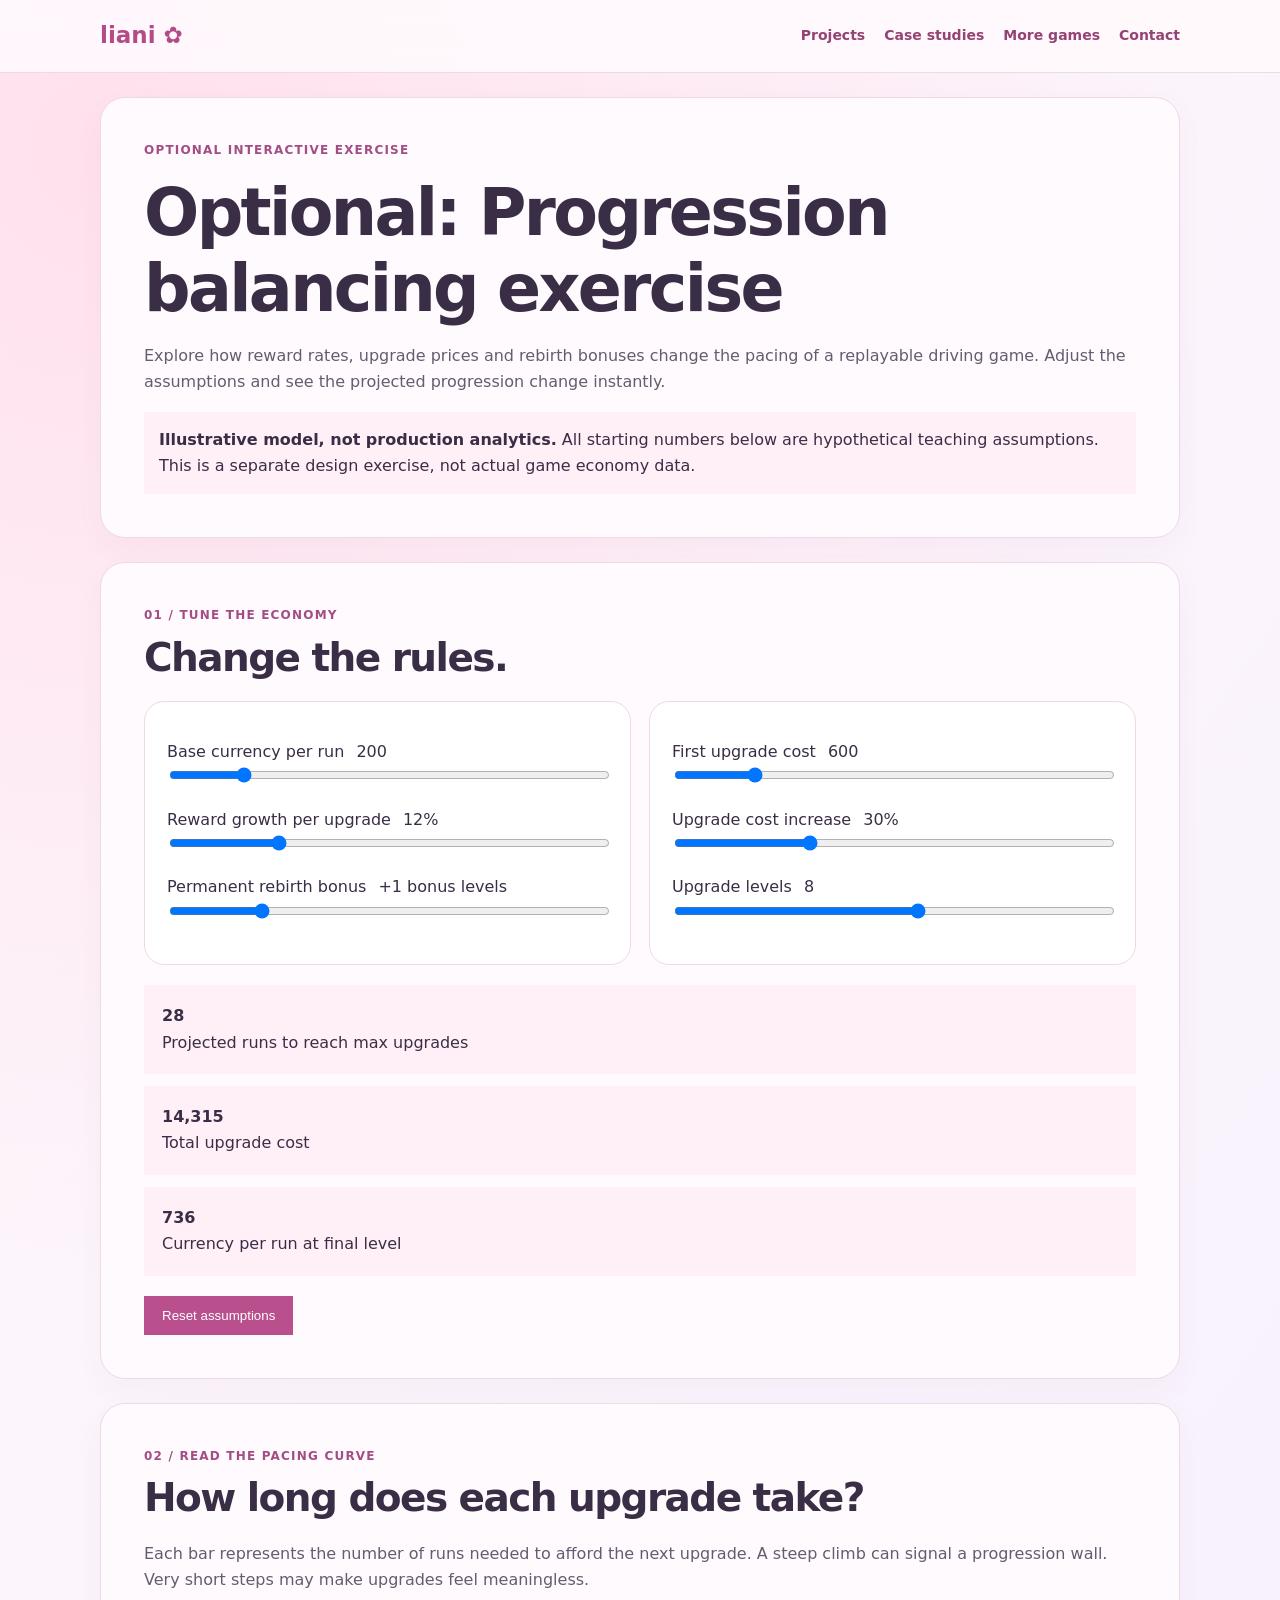
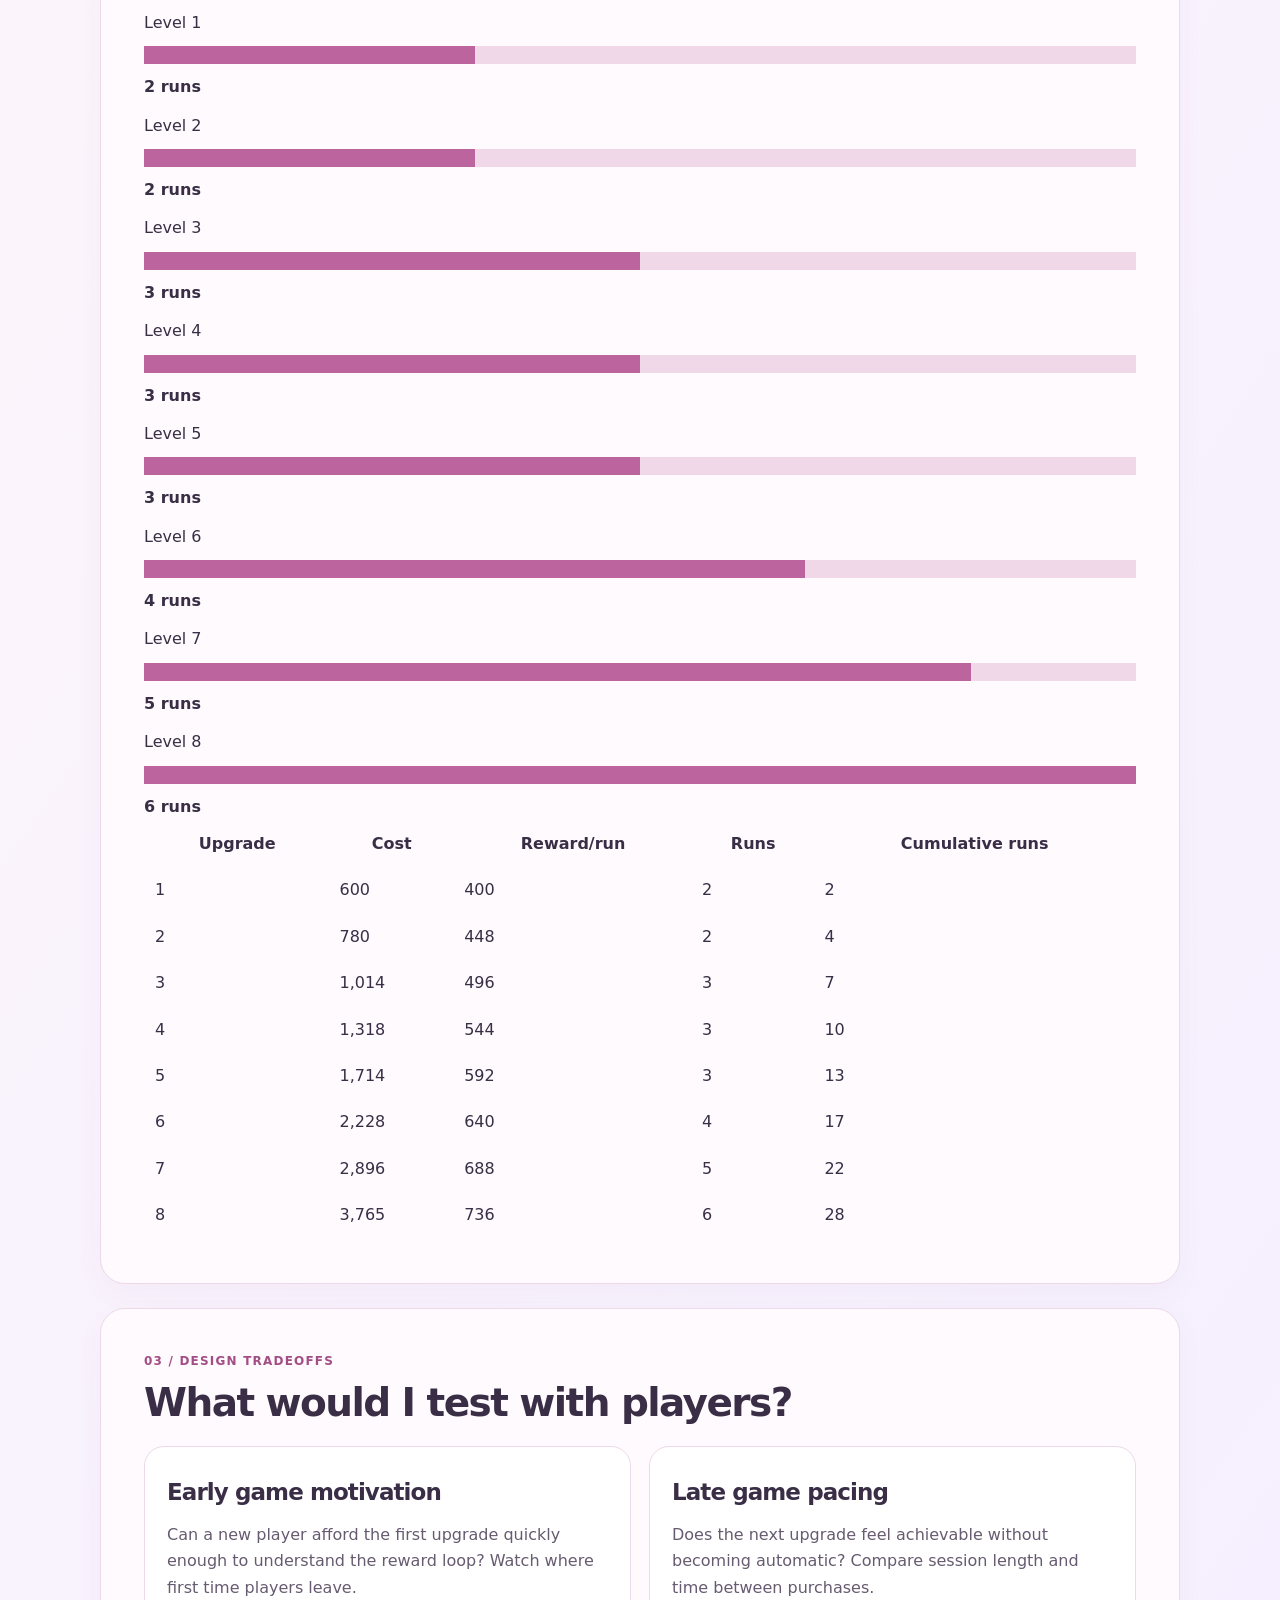
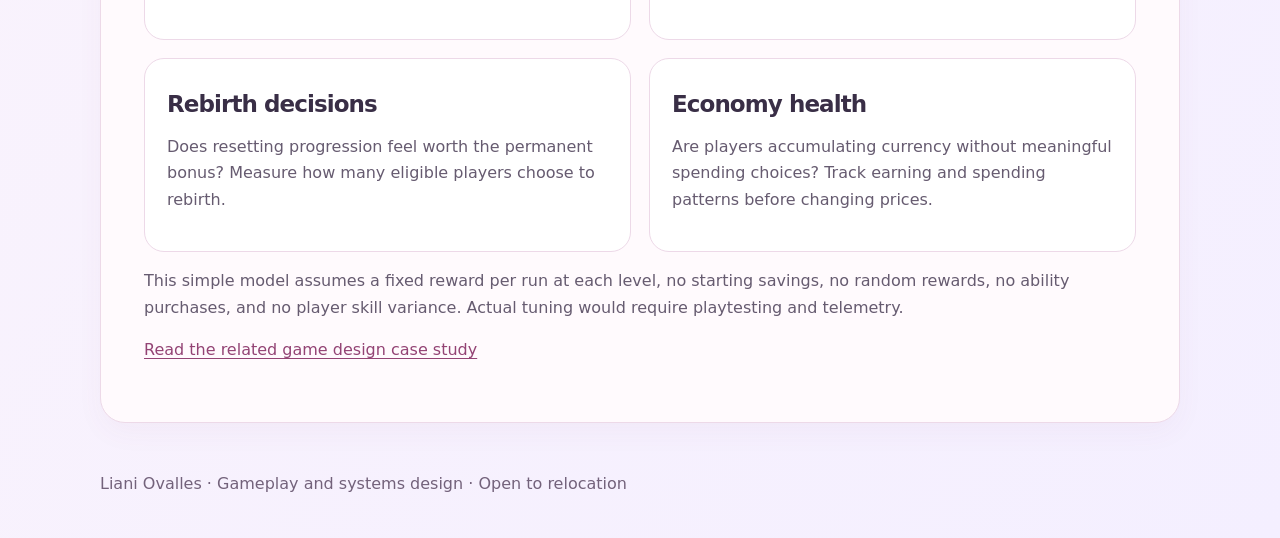
==== commit 86f6dad1: "Strengthen portfolio positioning and repair interactive page scripts" ====
--- a/balancing-lab.html
+++ b/balancing-lab.html
@@ -9,5 +9,5 @@
 <section class="panel"><div class="eyebrow">02 / Read the pacing curve</div><h2>How long does each upgrade take?</h2><p>Each bar represents the number of runs needed to afford the next upgrade. A steep climb can signal a progression wall. Very short steps may make upgrades feel meaningless.</p><div class="bars" id="bars" role="img" aria-label="Bar chart showing projected runs per upgrade"></div><div class="tablewrap"><table><thead><tr><th>Upgrade</th><th>Cost</th><th>Reward/run</th><th>Runs</th><th>Cumulative runs</th></tr></thead><tbody id="rows"></tbody></table></div></section>
 <section class="panel"><div class="eyebrow">03 / Design tradeoffs</div><h2>What would I test with players?</h2><div class="grid"><div class="card"><h3>Early game motivation</h3><p>Can a new player afford the first upgrade quickly enough to understand the reward loop? Watch where first time players leave.</p></div><div class="card"><h3>Late game pacing</h3><p>Does the next upgrade feel achievable without becoming automatic? Compare session length and time between purchases.</p></div><div class="card"><h3>Rebirth decisions</h3><p>Does resetting progression feel worth the permanent bonus? Measure how many eligible players choose to rebirth.</p></div><div class="card"><h3>Economy health</h3><p>Are players accumulating currency without meaningful spending choices? Track earning and spending patterns before changing prices.</p></div></div><p class="small">This simple model assumes a fixed reward per run at each level, no starting savings, no random rewards, no ability purchases, and no player skill variance. Actual tuning would require playtesting and telemetry.</p><p><a href="design-notes.html#ramp">Read the related game design case study</a></p></section></main><footer class="wrap site-footer">Liani Ovalles · Gameplay and systems design · Open to relocation</footer>
 <script>
-(function(){'use strict';const ids=['reward','growth','rebirth','cost','scale','levels'];const defaults={reward:200,growth:12,rebirth:1,cost:600,scale:30,levels:8};const $=id=>document.getElementById(id);const fmt=n=>Math.round(n).toLocaleString('en US');function render(){const p={};ids.forEach(id=>p[id]=Number($(id).value));$('rewardValue').textContent=fmt(p.reward);$('growthValue').textContent=p.growth+'%';$('rebirthValue').textContent='+'+p.rebirth+' bonus levels';$('costValue').textContent=fmt(p.cost);$('scaleValue').textContent=p.scale+'%';$('levelsValue').textContent=p.levels;let total=0,totalCost=0,rows=[],max=1;for(let i=0;i<p.levels;i++){const price=Math.round(p.cost*Math.pow(1+p.scale/100,i));const earnings=Math.max(1,Math.round(p.reward*(1+p.rebirth)*(1+i*p.growth/100)));const runs=Math.ceil(price/earnings);total+=runs;totalCost+=price;max=Math.max(max,runs);rows.push({level:i+1,price,earnings,runs,total});}$('totalRuns').textContent=fmt(total);$('totalCost').textContent=fmt(totalCost);$('lastReward').textContent=fmt(rows[rows.length-1].earnings);$('bars').innerHTML=rows.map(x=>'<div class="barrow"><span>Level '+x.level+'</span><div class="track"><div class="fill" style="width:'+100*x.runs/max+'%"></div></div><strong>'+fmt(x.runs)+' runs</strong></div>').join('');$('rows').innerHTML=rows.map(x=>'<tr><td>'+x.level+'</td><td>'+fmt(x.price)+'</td><td>'+fmt(x.earnings)+'</td><td>'+fmt(x.runs)+'</td><td>'+fmt(x.total)+'</td></tr>').join('');$('bars').setAttribute('aria label','Projected runs per upgrade: '+rows.map(x=>'level '+x.level+', '+x.runs+' runs').join('; '));}ids.forEach(id=>$(id).addEventListener('input',render));$('reset').addEventListener('click',()=>{ids.forEach(id=>$(id).value=defaults[id]);render();});render();})();
+(function(){'use strict';const ids=['reward','growth','rebirth','cost','scale','levels'];const defaults={reward:200,growth:12,rebirth:1,cost:600,scale:30,levels:8};const $=id=>document.getElementById(id);const fmt=n=>Math.round(n).toLocaleString('en-US');function render(){const p={};ids.forEach(id=>p[id]=Number($(id).value));$('rewardValue').textContent=fmt(p.reward);$('growthValue').textContent=p.growth+'%';$('rebirthValue').textContent='+'+p.rebirth+' bonus levels';$('costValue').textContent=fmt(p.cost);$('scaleValue').textContent=p.scale+'%';$('levelsValue').textContent=p.levels;let total=0,totalCost=0,rows=[],max=1;for(let i=0;i<p.levels;i++){const price=Math.round(p.cost*Math.pow(1+p.scale/100,i));const earnings=Math.max(1,Math.round(p.reward*(1+p.rebirth)*(1+i*p.growth/100)));const runs=Math.ceil(price/earnings);total+=runs;totalCost+=price;max=Math.max(max,runs);rows.push({level:i+1,price,earnings,runs,total});}$('totalRuns').textContent=fmt(total);$('totalCost').textContent=fmt(totalCost);$('lastReward').textContent=fmt(rows[rows.length-1].earnings);$('bars').innerHTML=rows.map(x=>'<div class="barrow"><span>Level '+x.level+'</span><div class="track"><div class="fill" style="width:'+100*x.runs/max+'%"></div></div><strong>'+fmt(x.runs)+' runs</strong></div>').join('');$('rows').innerHTML=rows.map(x=>'<tr><td>'+x.level+'</td><td>'+fmt(x.price)+'</td><td>'+fmt(x.earnings)+'</td><td>'+fmt(x.runs)+'</td><td>'+fmt(x.total)+'</td></tr>').join('');$('bars').setAttribute('aria label','Projected runs per upgrade: '+rows.map(x=>'level '+x.level+', '+x.runs+' runs').join('; '));}ids.forEach(id=>$(id).addEventListener('input',render));$('reset').addEventListener('click',()=>{ids.forEach(id=>$(id).value=defaults[id]);render();});render();})();
 </script></body></html>
